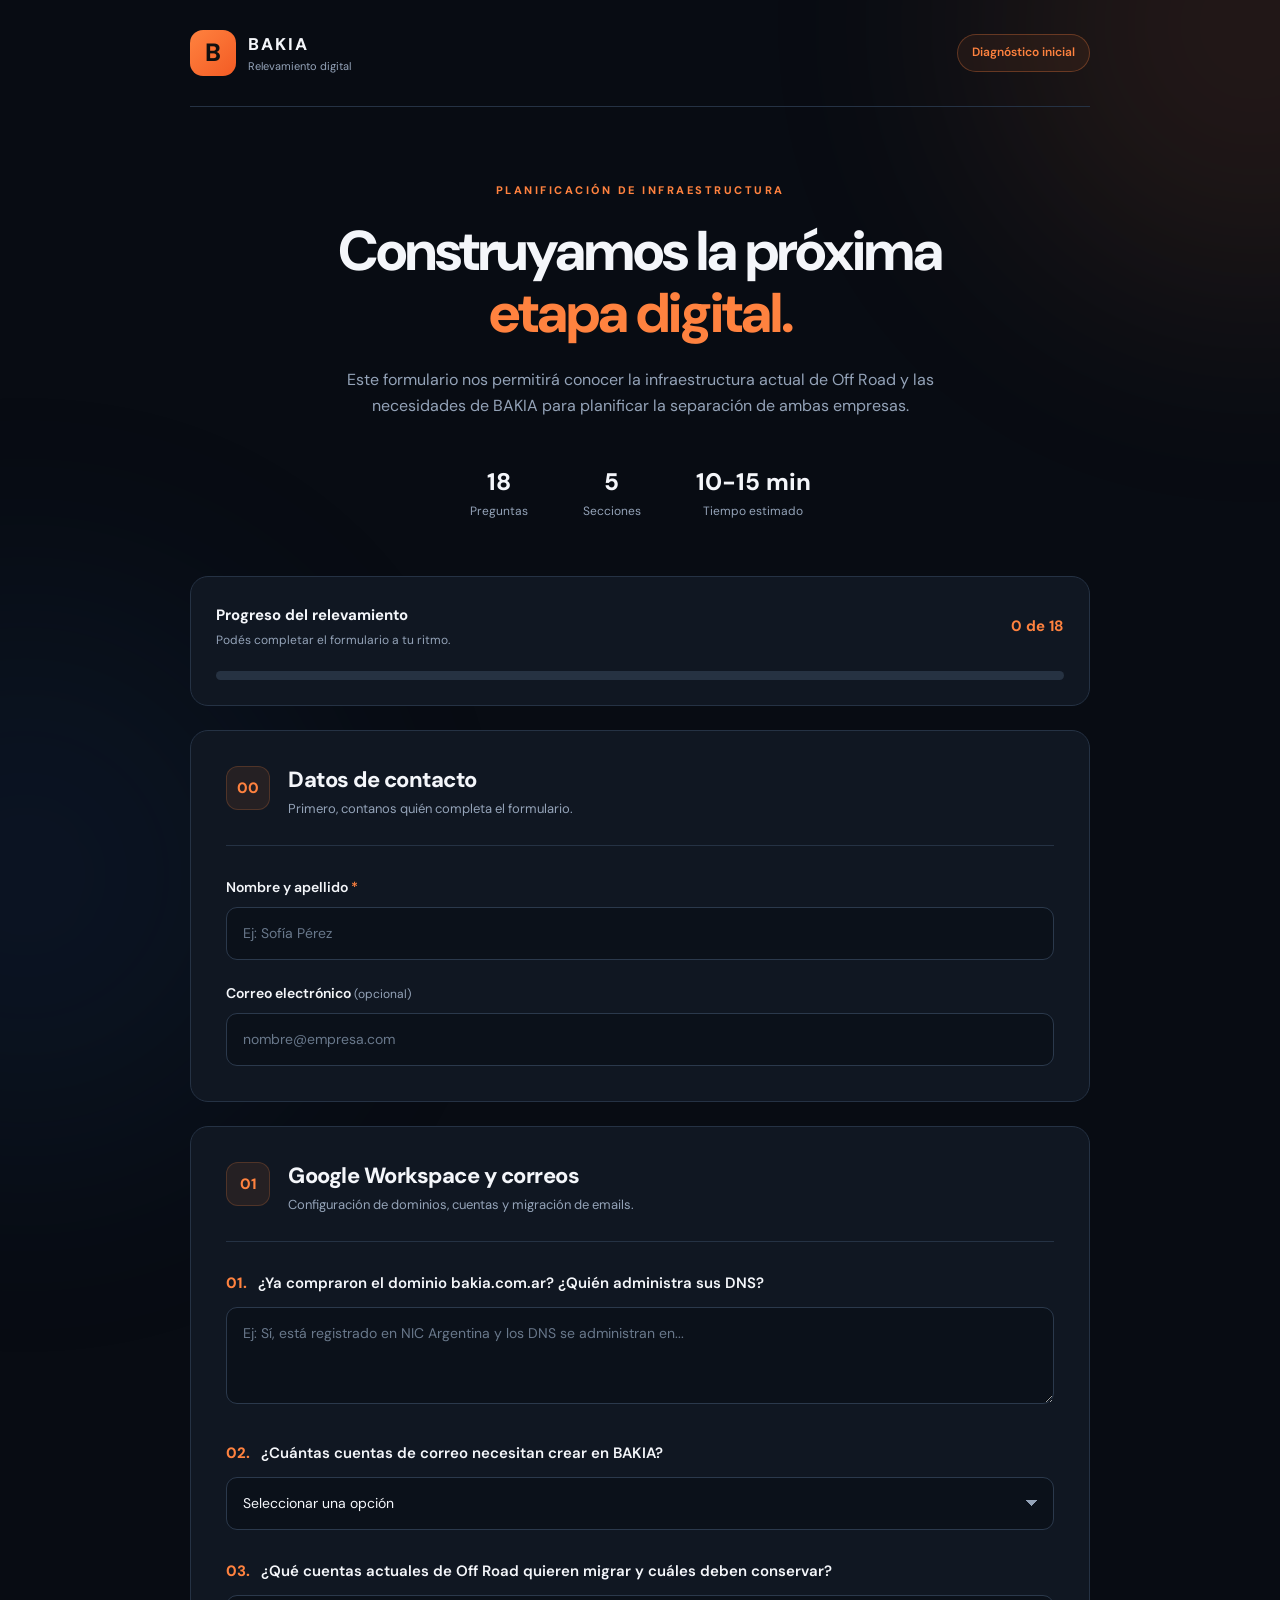
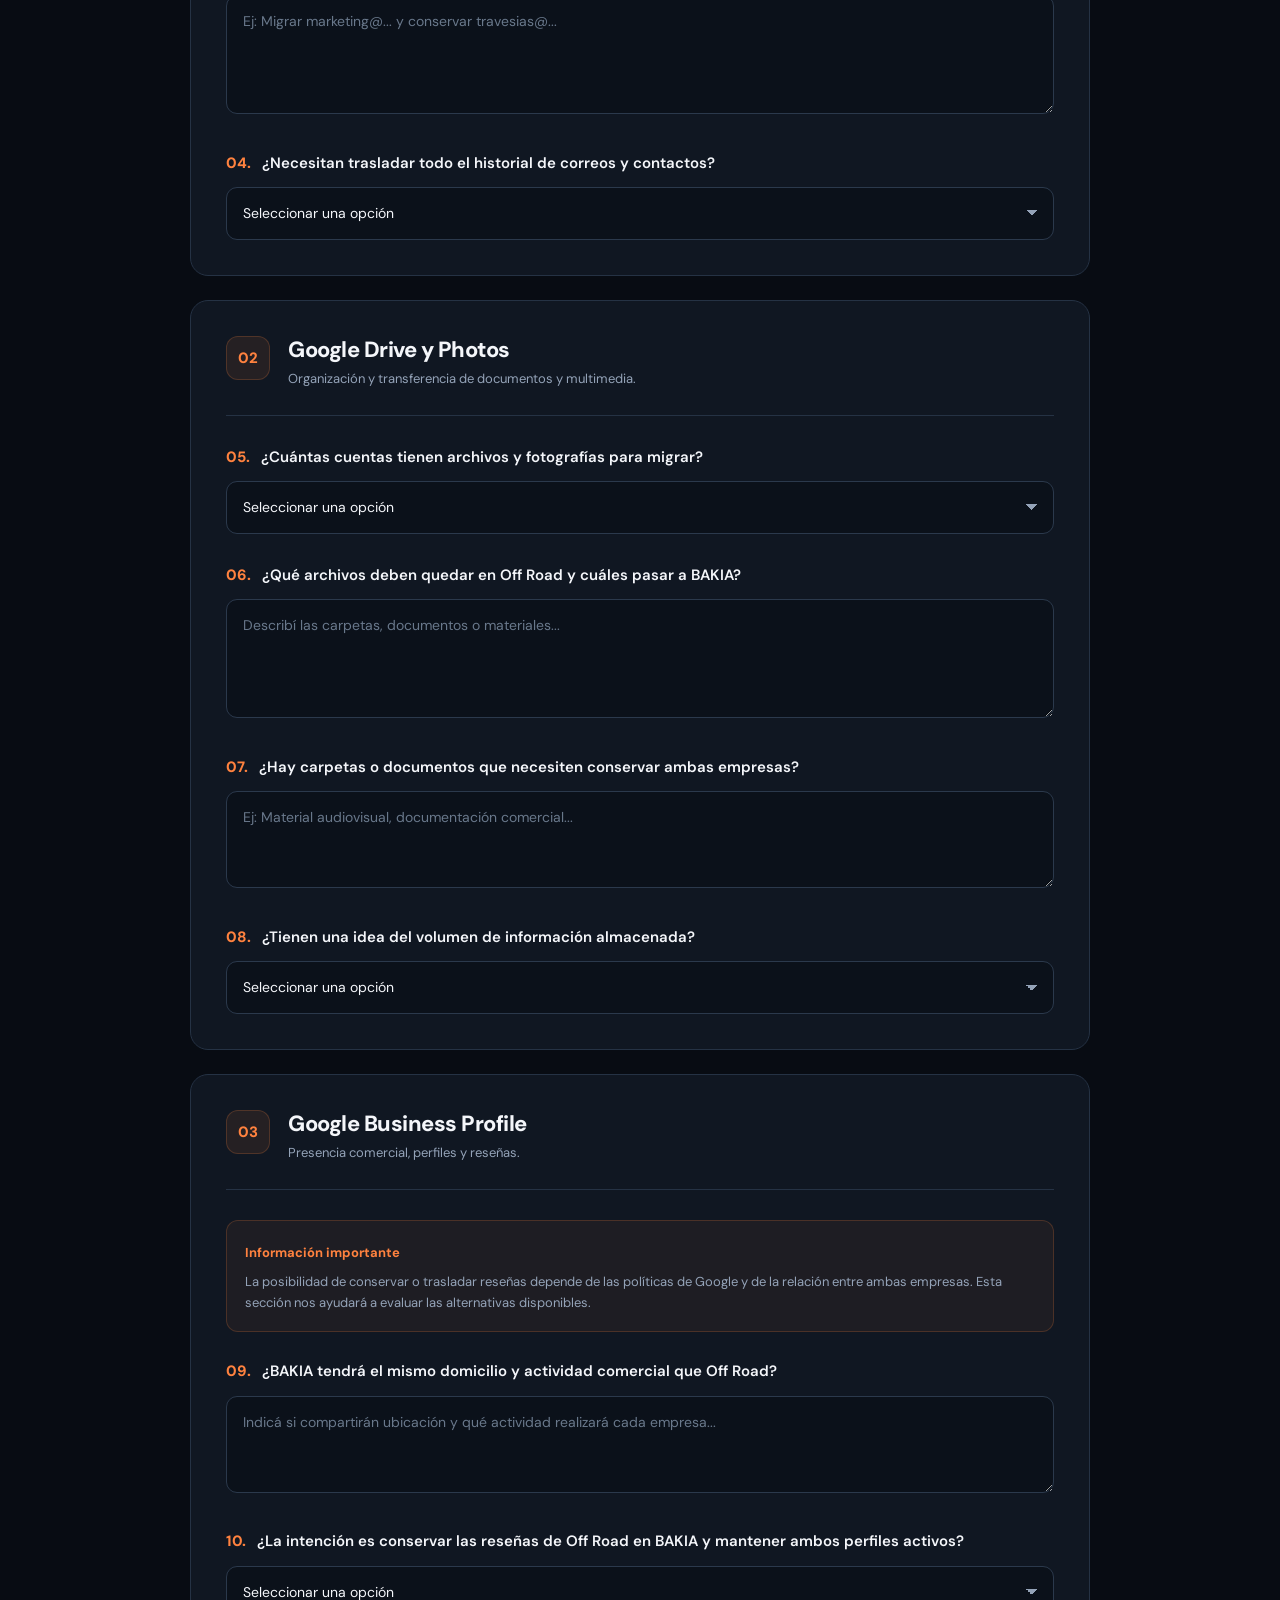
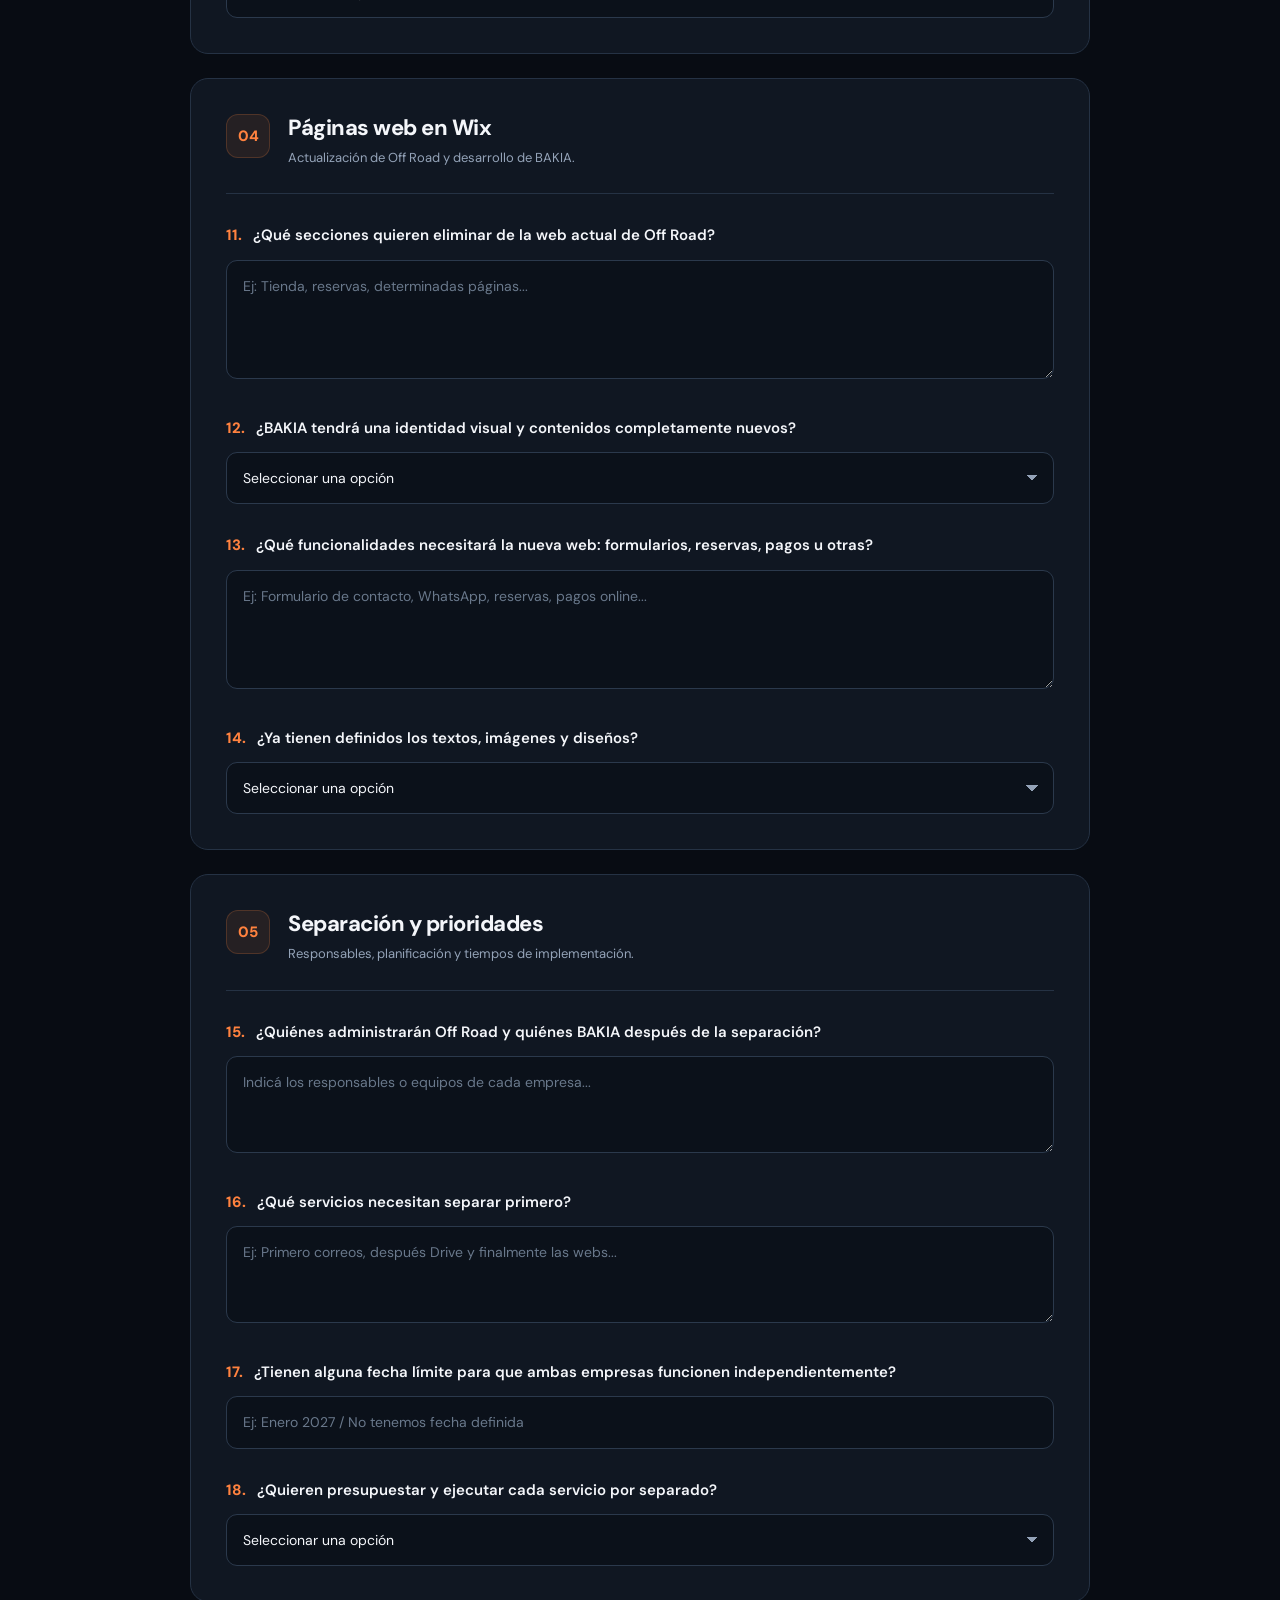
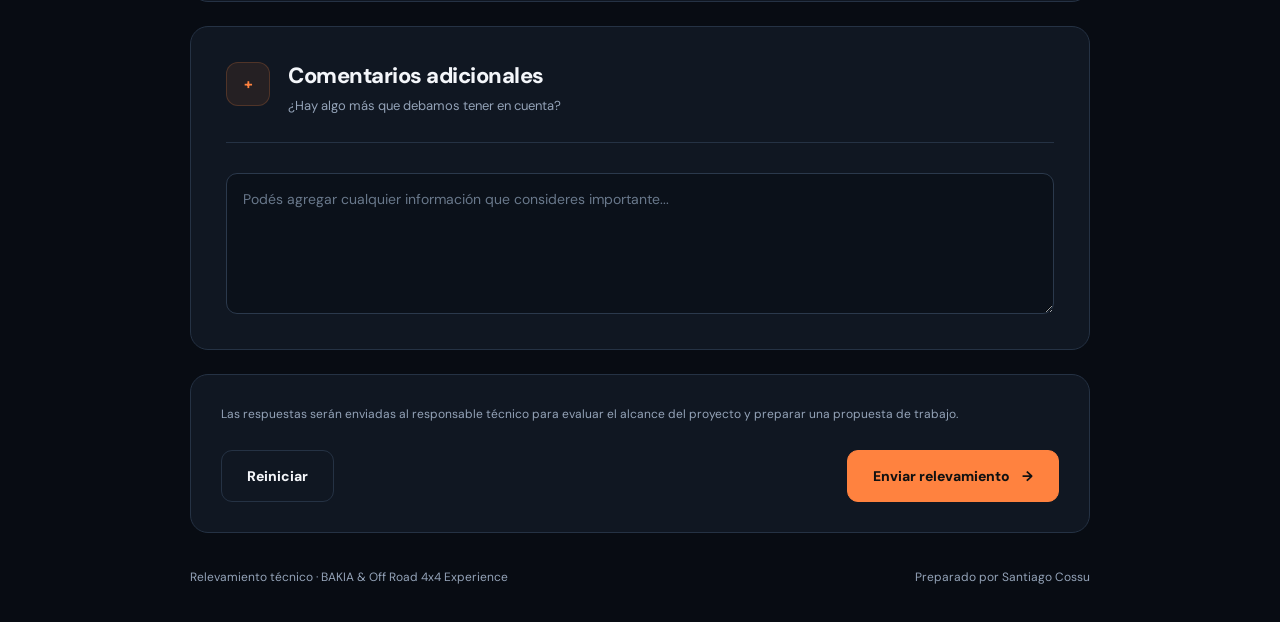
==== index.html @ 0bb489ba "formulario de relevamiento técnico BAKIA Formulario responsive con 18 preguntas, barra de progreso, " ====
<!doctype html>
<html lang="es">
  <head>
    <meta charset="UTF-8" />
    <meta name="viewport" content="width=device-width, initial-scale=1.0" />

    <meta
      name="description"
      content="Formulario de relevamiento técnico para la separación digital de BAKIA y Off Road 4x4 Experience."
    />

    <meta name="robots" content="noindex, nofollow" />

    <title>Relevamiento Técnico | BAKIA & Off Road</title>

    <link rel="preconnect" href="https://fonts.googleapis.com" />
    <link rel="preconnect" href="https://fonts.gstatic.com" crossorigin />

    <link
      href="https://fonts.googleapis.com/css2?family=DM+Sans:wght@400;500;600;700;800&display=swap"
      rel="stylesheet"
    />

    <link rel="stylesheet" href="style.css" />
    <script src="script.js" defer></script>
  </head>

  <body>
    <div class="background-glow glow-one"></div>
    <div class="background-glow glow-two"></div>

    <main class="container">
      <!-- ENCABEZADO -->

      <header class="header">
        <div class="brand">
          <div class="brand-icon">B</div>

          <div>
            <span class="brand-name">BAKIA</span>
            <span class="brand-subtitle">Relevamiento digital</span>
          </div>
        </div>

        <div class="header-badge">Diagnóstico inicial</div>
      </header>

      <!-- HERO -->

      <section class="hero">
        <div class="eyebrow">PLANIFICACIÓN DE INFRAESTRUCTURA</div>

        <h1>
          Construyamos la próxima
          <span>etapa digital.</span>
        </h1>

        <p>
          Este formulario nos permitirá conocer la infraestructura actual de Off
          Road y las necesidades de BAKIA para planificar la separación de ambas
          empresas.
        </p>

        <div class="hero-info">
          <div>
            <strong>18</strong>
            <span>Preguntas</span>
          </div>

          <div>
            <strong>5</strong>
            <span>Secciones</span>
          </div>

          <div>
            <strong>10-15 min</strong>
            <span>Tiempo estimado</span>
          </div>
        </div>
      </section>

      <!-- FORMULARIO -->

      <form
        id="relevamientoForm"
        action="https://formsubmit.co/santiagocossu870@gmail.com"
        method="POST"
      >
        <!-- CONFIGURACIÓN FORMSUBMIT -->

        <input
          type="hidden"
          name="_subject"
          value="Nuevo relevamiento técnico - BAKIA / Off Road"
        />

        <input type="hidden" name="_captcha" value="true" />

        <input type="hidden" name="_template" value="table" />

        <input type="hidden" name="_honey" value="" id="honeypot" />

        <!-- PROGRESO -->

        <div class="progress-card">
          <div class="progress-header">
            <div>
              <span class="progress-label"> Progreso del relevamiento </span>

              <p>Podés completar el formulario a tu ritmo.</p>
            </div>

            <strong id="progressText">0 de 18</strong>
          </div>

          <div
            class="progress-track"
            role="progressbar"
            aria-label="Progreso del formulario"
            aria-valuemin="0"
            aria-valuemax="18"
            aria-valuenow="0"
            id="progressBar"
          >
            <div id="progressFill"></div>
          </div>
        </div>

        <!-- DATOS PERSONALES -->

        <section class="form-section">
          <div class="section-heading">
            <span class="section-number">00</span>

            <div>
              <h2>Datos de contacto</h2>
              <p>Primero, contanos quién completa el formulario.</p>
            </div>
          </div>

          <div class="field">
            <label for="nombre">
              Nombre y apellido
              <span class="required">*</span>
            </label>

            <input
              type="text"
              id="nombre"
              name="Nombre y apellido"
              placeholder="Ej: Sofía Pérez"
              autocomplete="name"
              maxlength="120"
              required
            />
          </div>

          <div class="field">
            <label for="email">
              Correo electrónico
              <span class="optional">(opcional)</span>
            </label>

            <input
              type="email"
              id="email"
              name="Correo de contacto"
              placeholder="nombre@empresa.com"
              autocomplete="email"
            />
          </div>
        </section>

        <!-- SECCIÓN 1 -->

        <section class="form-section">
          <div class="section-heading">
            <span class="section-number">01</span>

            <div>
              <h2>Google Workspace y correos</h2>
              <p>Configuración de dominios, cuentas y migración de emails.</p>
            </div>
          </div>

          <div class="question">
            <label for="q1">
              <span class="question-number">01.</span>
              ¿Ya compraron el dominio bakia.com.ar? ¿Quién administra sus DNS?
            </label>

            <textarea
              id="q1"
              name="01 - Dominio BAKIA y administrador DNS"
              placeholder="Ej: Sí, está registrado en NIC Argentina y los DNS se administran en..."
              rows="3"
            ></textarea>
          </div>

          <div class="question">
            <label for="q2">
              <span class="question-number">02.</span>
              ¿Cuántas cuentas de correo necesitan crear en BAKIA?
            </label>

            <select id="q2" name="02 - Cantidad de cuentas BAKIA">
              <option value="">Seleccionar una opción</option>
              <option>1 cuenta</option>
              <option>2 a 5 cuentas</option>
              <option>6 a 10 cuentas</option>
              <option>Más de 10 cuentas</option>
              <option>Aún no definido</option>
            </select>
          </div>

          <div class="question">
            <label for="q3">
              <span class="question-number">03.</span>
              ¿Qué cuentas actuales de Off Road quieren migrar y cuáles deben
              conservar?
            </label>

            <textarea
              id="q3"
              name="03 - Cuentas a migrar y conservar"
              placeholder="Ej: Migrar marketing@... y conservar travesias@..."
              rows="4"
            ></textarea>
          </div>

          <div class="question">
            <label for="q4">
              <span class="question-number">04.</span>
              ¿Necesitan trasladar todo el historial de correos y contactos?
            </label>

            <select id="q4" name="04 - Migracion historial de correos">
              <option value="">Seleccionar una opción</option>
              <option>Sí, todo el historial</option>
              <option>Solo determinados correos y contactos</option>
              <option>No es necesario</option>
              <option>Aún no definido</option>
            </select>
          </div>
        </section>

        <!-- SECCIÓN 2 -->

        <section class="form-section">
          <div class="section-heading">
            <span class="section-number">02</span>

            <div>
              <h2>Google Drive y Photos</h2>
              <p>Organización y transferencia de documentos y multimedia.</p>
            </div>
          </div>

          <div class="question">
            <label for="q5">
              <span class="question-number">05.</span>
              ¿Cuántas cuentas tienen archivos y fotografías para migrar?
            </label>

            <select id="q5" name="05 - Cuentas con archivos a migrar">
              <option value="">Seleccionar una opción</option>
              <option>1 cuenta</option>
              <option>2 a 5 cuentas</option>
              <option>6 a 10 cuentas</option>
              <option>Más de 10 cuentas</option>
              <option>No sabemos todavía</option>
            </select>
          </div>

          <div class="question">
            <label for="q6">
              <span class="question-number">06.</span>
              ¿Qué archivos deben quedar en Off Road y cuáles pasar a BAKIA?
            </label>

            <textarea
              id="q6"
              name="06 - Distribucion de archivos"
              placeholder="Describí las carpetas, documentos o materiales..."
              rows="4"
            ></textarea>
          </div>

          <div class="question">
            <label for="q7">
              <span class="question-number">07.</span>
              ¿Hay carpetas o documentos que necesiten conservar ambas empresas?
            </label>

            <textarea
              id="q7"
              name="07 - Archivos compartidos"
              placeholder="Ej: Material audiovisual, documentación comercial..."
              rows="3"
            ></textarea>
          </div>

          <div class="question">
            <label for="q8">
              <span class="question-number">08.</span>
              ¿Tienen una idea del volumen de información almacenada?
            </label>

            <select id="q8" name="08 - Volumen de informacion">
              <option value="">Seleccionar una opción</option>
              <option>Menos de 10 GB</option>
              <option>Entre 10 y 50 GB</option>
              <option>Entre 50 y 100 GB</option>
              <option>Más de 100 GB</option>
              <option>No sabemos todavía</option>
            </select>
          </div>
        </section>

        <!-- SECCIÓN 3 -->

        <section class="form-section">
          <div class="section-heading">
            <span class="section-number">03</span>

            <div>
              <h2>Google Business Profile</h2>
              <p>Presencia comercial, perfiles y reseñas.</p>
            </div>
          </div>

          <div class="notice">
            <strong>Información importante</strong>
            <p>
              La posibilidad de conservar o trasladar reseñas depende de las
              políticas de Google y de la relación entre ambas empresas. Esta
              sección nos ayudará a evaluar las alternativas disponibles.
            </p>
          </div>

          <div class="question">
            <label for="q9">
              <span class="question-number">09.</span>
              ¿BAKIA tendrá el mismo domicilio y actividad comercial que Off
              Road?
            </label>

            <textarea
              id="q9"
              name="09 - Domicilio y actividad comercial"
              placeholder="Indicá si compartirán ubicación y qué actividad realizará cada empresa..."
              rows="3"
            ></textarea>
          </div>

          <div class="question">
            <label for="q10">
              <span class="question-number">10.</span>
              ¿La intención es conservar las reseñas de Off Road en BAKIA y
              mantener ambos perfiles activos?
            </label>

            <select id="q10" name="10 - Objetivo Google Business">
              <option value="">Seleccionar una opción</option>
              <option>
                Sí, queremos ambos perfiles y conservar las reseñas en BAKIA
              </option>
              <option>Queremos evaluar las alternativas posibles</option>
              <option>Solo necesitamos crear un perfil nuevo para BAKIA</option>
              <option>Aún no definido</option>
            </select>
          </div>
        </section>

        <!-- SECCIÓN 4 -->

        <section class="form-section">
          <div class="section-heading">
            <span class="section-number">04</span>

            <div>
              <h2>Páginas web en Wix</h2>
              <p>Actualización de Off Road y desarrollo de BAKIA.</p>
            </div>
          </div>

          <div class="question">
            <label for="q11">
              <span class="question-number">11.</span>
              ¿Qué secciones quieren eliminar de la web actual de Off Road?
            </label>

            <textarea
              id="q11"
              name="11 - Secciones a eliminar Off Road"
              placeholder="Ej: Tienda, reservas, determinadas páginas..."
              rows="4"
            ></textarea>
          </div>

          <div class="question">
            <label for="q12">
              <span class="question-number">12.</span>
              ¿BAKIA tendrá una identidad visual y contenidos completamente
              nuevos?
            </label>

            <select id="q12" name="12 - Identidad visual BAKIA">
              <option value="">Seleccionar una opción</option>
              <option>Sí, identidad y contenidos nuevos</option>
              <option>Queremos reutilizar parte de la web actual</option>
              <option>Necesitamos asesoramiento</option>
              <option>Aún no definido</option>
            </select>
          </div>

          <div class="question">
            <label for="q13">
              <span class="question-number">13.</span>
              ¿Qué funcionalidades necesitará la nueva web: formularios,
              reservas, pagos u otras?
            </label>

            <textarea
              id="q13"
              name="13 - Funcionalidades web BAKIA"
              placeholder="Ej: Formulario de contacto, WhatsApp, reservas, pagos online..."
              rows="4"
            ></textarea>
          </div>

          <div class="question">
            <label for="q14">
              <span class="question-number">14.</span>
              ¿Ya tienen definidos los textos, imágenes y diseños?
            </label>

            <select id="q14" name="14 - Estado de contenidos y diseno">
              <option value="">Seleccionar una opción</option>
              <option>Sí, tenemos todo preparado</option>
              <option>Tenemos parte del material</option>
              <option>Todavía debemos prepararlo</option>
              <option>Necesitamos asesoramiento</option>
            </select>
          </div>
        </section>

        <!-- SECCIÓN 5 -->

        <section class="form-section">
          <div class="section-heading">
            <span class="section-number">05</span>

            <div>
              <h2>Separación y prioridades</h2>
              <p>Responsables, planificación y tiempos de implementación.</p>
            </div>
          </div>

          <div class="question">
            <label for="q15">
              <span class="question-number">15.</span>
              ¿Quiénes administrarán Off Road y quiénes BAKIA después de la
              separación?
            </label>

            <textarea
              id="q15"
              name="15 - Responsables de cada empresa"
              placeholder="Indicá los responsables o equipos de cada empresa..."
              rows="3"
            ></textarea>
          </div>

          <div class="question">
            <label for="q16">
              <span class="question-number">16.</span>
              ¿Qué servicios necesitan separar primero?
            </label>

            <textarea
              id="q16"
              name="16 - Prioridades de separacion"
              placeholder="Ej: Primero correos, después Drive y finalmente las webs..."
              rows="3"
            ></textarea>
          </div>

          <div class="question">
            <label for="q17">
              <span class="question-number">17.</span>
              ¿Tienen alguna fecha límite para que ambas empresas funcionen
              independientemente?
            </label>

            <input
              type="text"
              id="q17"
              name="17 - Fecha limite"
              placeholder="Ej: Enero 2027 / No tenemos fecha definida"
            />
          </div>

          <div class="question">
            <label for="q18">
              <span class="question-number">18.</span>
              ¿Quieren presupuestar y ejecutar cada servicio por separado?
            </label>

            <select id="q18" name="18 - Modalidad de contratacion">
              <option value="">Seleccionar una opción</option>
              <option>Sí, por servicios o etapas independientes</option>
              <option>Preferimos una propuesta integral</option>
              <option>Queremos evaluar ambas alternativas</option>
            </select>
          </div>
        </section>

        <!-- COMENTARIOS -->

        <section class="form-section">
          <div class="section-heading">
            <span class="section-number">+</span>

            <div>
              <h2>Comentarios adicionales</h2>
              <p>¿Hay algo más que debamos tener en cuenta?</p>
            </div>
          </div>

          <div class="field">
            <textarea
              id="comentarios"
              name="Comentarios adicionales"
              placeholder="Podés agregar cualquier información que consideres importante..."
              rows="5"
            ></textarea>
          </div>
        </section>

        <!-- ACCIONES -->

        <div class="form-actions">
          <p class="privacy-text">
            Las respuestas serán enviadas al responsable técnico para evaluar el
            alcance del proyecto y preparar una propuesta de trabajo.
          </p>

          <div class="action-buttons">
            <button type="button" id="resetBtn" class="btn-secondary">
              Reiniciar
            </button>

            <button type="submit" id="submitBtn" class="btn-primary">
              Enviar relevamiento
              <span aria-hidden="true">→</span>
            </button>
          </div>

          <p id="formMessage" class="form-message" role="status"></p>
        </div>
      </form>

      <!-- FOOTER -->

      <footer class="footer">
        <p>Relevamiento técnico · BAKIA & Off Road 4x4 Experience</p>

        <span> Preparado por Santiago Cossu </span>
      </footer>
    </main>
  </body>
</html>
---- style.css ----
:root {
  --bg: #080c13;
  --surface: #101722;
  --surface-hover: #172130;
  --border: #253244;

  --text: #f4f6fa;
  --muted: #94a3b8;

  --primary: #ff823f;
  --primary-hover: #ff9b66;

  --radius: 18px;
  --transition: 0.25s ease;
}

* {
  box-sizing: border-box;
  margin: 0;
  padding: 0;
}

html {
  scroll-behavior: smooth;
}

body {
  min-height: 100vh;
  background: var(--bg);
  color: var(--text);
  font-family: "DM Sans", sans-serif;
  line-height: 1.6;
  overflow-x: hidden;
}

button,
input,
textarea,
select {
  font: inherit;
}

button {
  cursor: pointer;
}

.background-glow {
  position: fixed;
  width: 550px;
  height: 550px;
  border-radius: 50%;
  filter: blur(130px);
  pointer-events: none;
  opacity: 0.11;
  z-index: -1;
}

.glow-one {
  background: #ff823f;
  top: -250px;
  right: -250px;
}

.glow-two {
  background: #285ba8;
  bottom: -250px;
  left: -250px;
}

.container {
  width: min(100% - 40px, 900px);
  margin: 0 auto;
}

/* HEADER */

.header {
  display: flex;
  justify-content: space-between;
  align-items: center;
  padding: 30px 0;
  border-bottom: 1px solid var(--border);
}

.brand {
  display: flex;
  align-items: center;
  gap: 12px;
}

.brand-icon {
  display: grid;
  place-items: center;
  width: 46px;
  height: 46px;
  border-radius: 13px;
  background: linear-gradient(135deg, #ff823f, #f35b24);
  color: #101010;
  font-size: 25px;
  font-weight: 800;
}

.brand-name,
.brand-subtitle {
  display: block;
}

.brand-name {
  font-size: 17px;
  font-weight: 800;
  letter-spacing: 2px;
}

.brand-subtitle {
  font-size: 11px;
  color: var(--muted);
}

.header-badge {
  padding: 8px 14px;
  border: 1px solid rgba(255, 130, 63, 0.3);
  border-radius: 30px;
  color: var(--primary);
  background: rgba(255, 130, 63, 0.07);
  font-size: 12px;
  font-weight: 600;
}

/* HERO */

.hero {
  text-align: center;
  padding: 75px 0 55px;
}

.eyebrow {
  color: var(--primary);
  font-size: 11px;
  font-weight: 800;
  letter-spacing: 2.5px;
  margin-bottom: 20px;
}

.hero h1 {
  max-width: 750px;
  margin: 0 auto 22px;
  font-size: clamp(34px, 5vw, 56px);
  line-height: 1.12;
  letter-spacing: -2px;
  font-weight: 800;
}

.hero h1 span {
  color: var(--primary);
}

.hero > p {
  max-width: 650px;
  margin: auto;
  color: var(--muted);
  font-size: 16px;
}

.hero-info {
  display: flex;
  justify-content: center;
  gap: 55px;
  margin-top: 45px;
}

.hero-info div {
  display: flex;
  flex-direction: column;
}

.hero-info strong {
  font-size: 24px;
  font-weight: 800;
}

.hero-info span {
  font-size: 12px;
  color: var(--muted);
}

/* PROGRESO */

.progress-card {
  background: var(--surface);
  border: 1px solid var(--border);
  border-radius: var(--radius);
  padding: 25px;
  margin-bottom: 24px;
}

.progress-header {
  display: flex;
  justify-content: space-between;
  align-items: center;
  gap: 20px;
  margin-bottom: 20px;
}

.progress-label {
  font-size: 15px;
  font-weight: 700;
}

.progress-header p {
  color: var(--muted);
  font-size: 12px;
  margin-top: 4px;
}

#progressText {
  color: var(--primary);
  white-space: nowrap;
  font-size: 15px;
}

.progress-track {
  height: 9px;
  background: #263242;
  border-radius: 20px;
  overflow: hidden;
}

#progressFill {
  width: 0%;
  height: 100%;
  border-radius: inherit;
  background: linear-gradient(90deg, #ff823f, #ffb071);
  transition: width 0.35s ease;
}

/* SECCIONES */

.form-section {
  background: var(--surface);
  border: 1px solid var(--border);
  border-radius: var(--radius);
  padding: 35px;
  margin-bottom: 24px;
  transition: border-color var(--transition);
}

.form-section:hover {
  border-color: #35465c;
}

.section-heading {
  display: flex;
  align-items: flex-start;
  gap: 18px;
  margin-bottom: 30px;
  padding-bottom: 25px;
  border-bottom: 1px solid var(--border);
}

.section-number {
  display: grid;
  place-items: center;
  flex-shrink: 0;
  width: 44px;
  height: 44px;
  background: rgba(255, 130, 63, 0.09);
  color: var(--primary);
  border: 1px solid rgba(255, 130, 63, 0.2);
  border-radius: 12px;
  font-weight: 800;
  font-size: 15px;
}

.section-heading h2 {
  font-size: 22px;
  font-weight: 800;
  line-height: 1.3;
  letter-spacing: -0.5px;
}

.section-heading p {
  margin-top: 5px;
  font-size: 13px;
  color: var(--muted);
}

/* CAMPOS */

.field {
  display: flex;
  flex-direction: column;
  gap: 9px;
  margin-bottom: 22px;
}

.field:last-child {
  margin-bottom: 0;
}

.field label {
  font-size: 14px;
  font-weight: 600;
}

.required {
  color: var(--primary);
}

.optional {
  font-size: 12px;
  font-weight: 400;
  color: var(--muted);
}

.question {
  margin-bottom: 30px;
}

.question:last-child {
  margin-bottom: 0;
}

.question label {
  display: block;
  font-size: 15px;
  font-weight: 600;
  margin-bottom: 12px;
  line-height: 1.55;
}

.question-number {
  color: var(--primary);
  margin-right: 7px;
  font-weight: 800;
}

input,
textarea,
select {
  width: 100%;
  background: #0b111a;
  border: 1px solid #2b394c;
  color: var(--text);
  border-radius: 11px;
  padding: 14px 16px;
  font-size: 14px;
  outline: none;
  transition: var(--transition);
}

input::placeholder,
textarea::placeholder {
  color: #69788b;
}

input:hover,
textarea:hover,
select:hover {
  border-color: #455770;
}

input:focus,
textarea:focus,
select:focus {
  border-color: var(--primary);
  box-shadow: 0 0 0 3px rgba(255, 130, 63, 0.1);
}

textarea {
  resize: vertical;
  min-height: 95px;
}

select {
  cursor: pointer;
  appearance: none;
  padding-right: 42px;

  background-image:
    linear-gradient(45deg, transparent 50%, #94a3b8 50%),
    linear-gradient(135deg, #94a3b8 50%, transparent 50%);

  background-position:
    calc(100% - 21px) 50%,
    calc(100% - 15px) 50%;

  background-size: 6px 6px;
  background-repeat: no-repeat;
}

select option {
  background: #101722;
  color: white;
}

/* AVISO */

.notice {
  background: rgba(255, 130, 63, 0.06);
  border: 1px solid rgba(255, 130, 63, 0.2);
  border-radius: 12px;
  padding: 18px;
  margin-bottom: 28px;
}

.notice strong {
  color: var(--primary);
  font-size: 13px;
}

.notice p {
  color: var(--muted);
  font-size: 13px;
  margin-top: 7px;
}

/* ACCIONES */

.form-actions {
  padding: 30px;
  border: 1px solid var(--border);
  border-radius: var(--radius);
  background: var(--surface);
}

.privacy-text {
  color: var(--muted);
  font-size: 12px;
  margin-bottom: 25px;
}

.action-buttons {
  display: flex;
  justify-content: space-between;
  gap: 15px;
}

.btn-primary,
.btn-secondary {
  border-radius: 11px;
  padding: 14px 25px;
  font-size: 14px;
  font-weight: 800;
  transition: var(--transition);
}

.btn-primary {
  border: 1px solid var(--primary);
  background: var(--primary);
  color: #111;
  display: flex;
  align-items: center;
  justify-content: center;
  gap: 12px;
}

.btn-primary:hover {
  background: var(--primary-hover);
  transform: translateY(-2px);
}

.btn-primary:disabled {
  opacity: 0.6;
  cursor: wait;
  transform: none;
}

.btn-secondary {
  border: 1px solid var(--border);
  background: transparent;
  color: var(--text);
}

.btn-secondary:hover {
  background: var(--surface-hover);
}

.form-message {
  margin-top: 15px;
  font-size: 13px;
  color: var(--primary);
}

.form-message:empty {
  display: none;
}

/* FOOTER */

.footer {
  display: flex;
  justify-content: space-between;
  align-items: center;
  gap: 20px;
  padding: 35px 0;
  color: var(--muted);
  font-size: 12px;
}

/* RESPONSIVE */

@media (max-width: 768px) {
  .container {
    width: min(100% - 28px, 900px);
  }

  .header {
    padding: 20px 0;
  }

  .header-badge {
    font-size: 10px;
    padding: 7px 10px;
  }

  .hero {
    padding: 55px 0 40px;
  }

  .hero h1 {
    letter-spacing: -1px;
  }

  .hero > p {
    font-size: 14px;
  }

  .hero-info {
    gap: 25px;
    margin-top: 35px;
  }

  .hero-info strong {
    font-size: 20px;
  }

  .form-section {
    padding: 24px 20px;
  }

  .section-heading {
    gap: 12px;
  }

  .section-heading h2 {
    font-size: 19px;
  }

  .section-number {
    width: 39px;
    height: 39px;
  }

  .question label {
    font-size: 14px;
  }

  .progress-card {
    padding: 20px;
  }

  .form-actions {
    padding: 22px;
  }

  .footer {
    flex-direction: column;
    text-align: center;
    gap: 8px;
  }
}

@media (max-width: 480px) {
  .brand-icon {
    width: 40px;
    height: 40px;
  }

  .brand-name {
    font-size: 15px;
  }

  .hero-info {
    gap: 15px;
  }

  .hero-info strong {
    font-size: 18px;
  }

  .hero-info span {
    font-size: 10px;
  }

  .progress-header {
    align-items: flex-start;
  }

  .action-buttons {
    flex-direction: column-reverse;
  }

  .btn-primary,
  .btn-secondary {
    width: 100%;
  }
}

@media (prefers-reduced-motion: reduce) {
  *,
  *::before,
  *::after {
    scroll-behavior: auto !important;
    transition-duration: 0.01ms !important;
  }
}
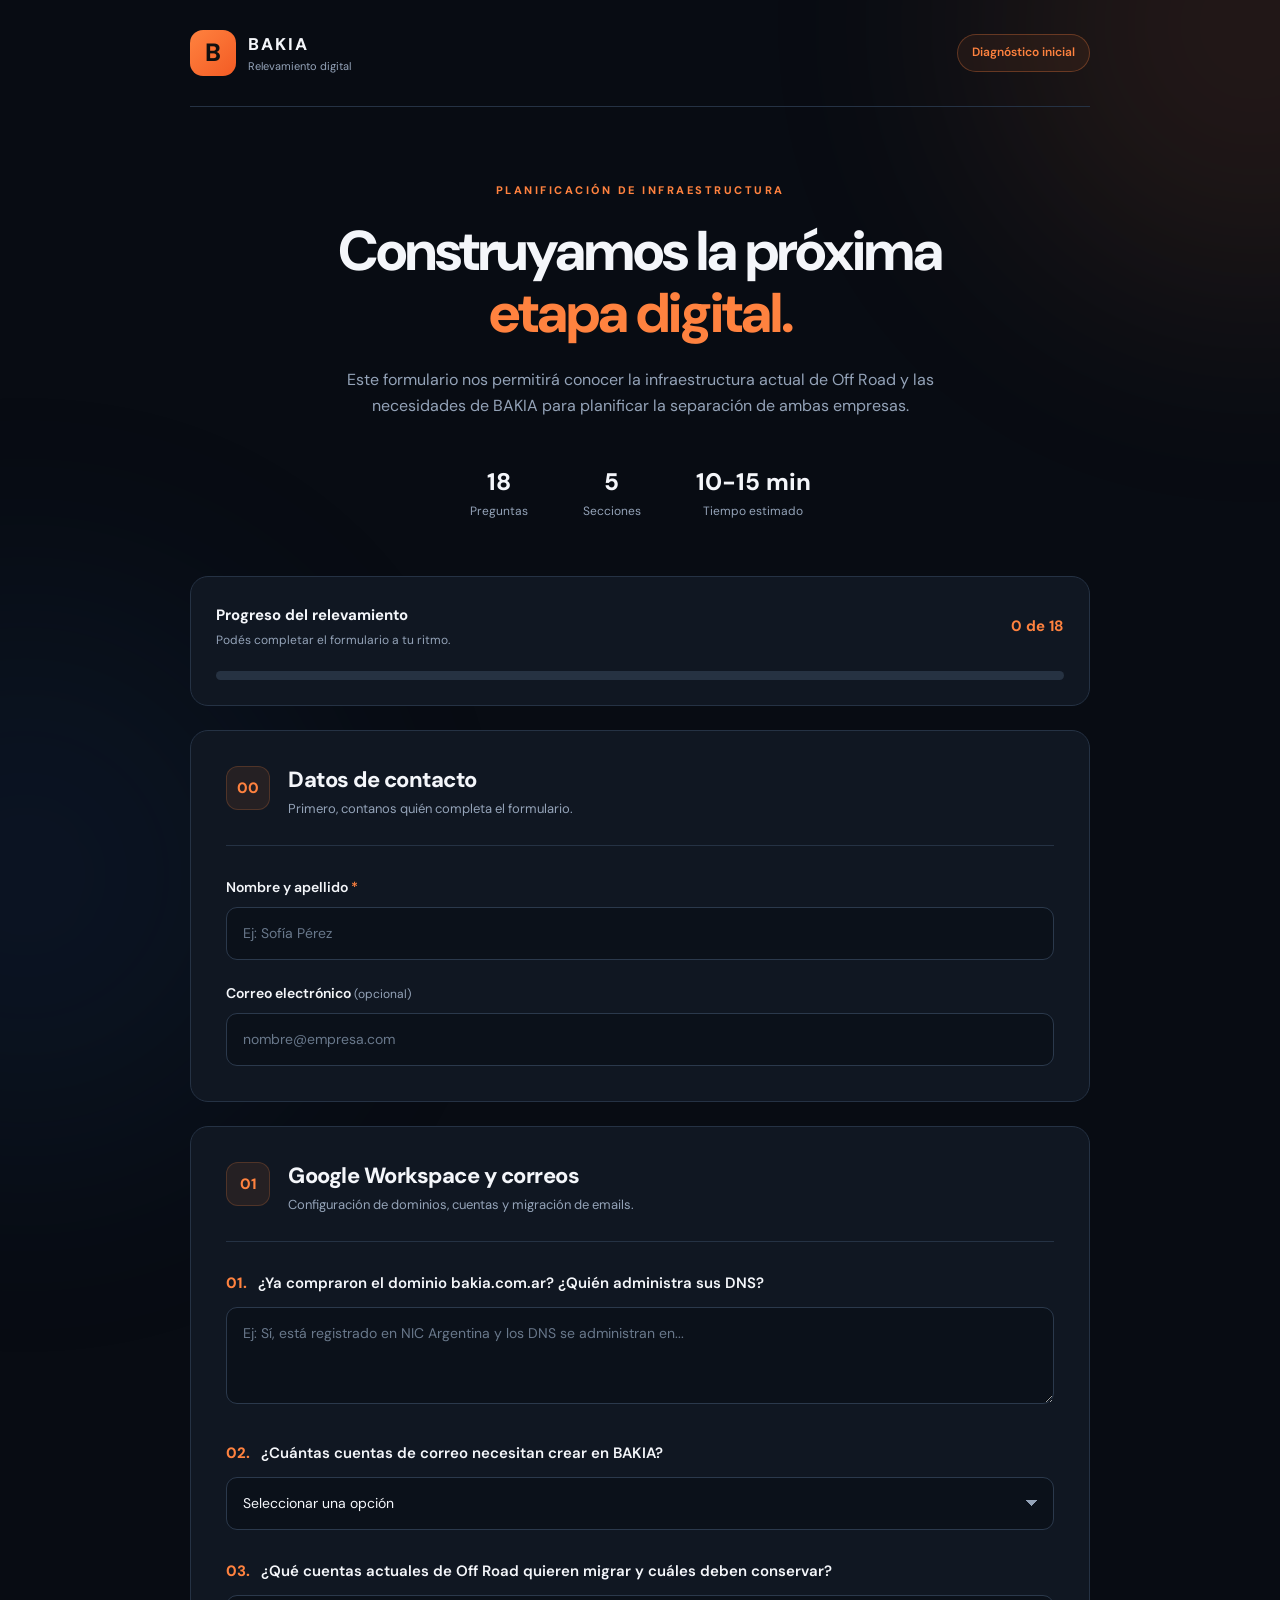
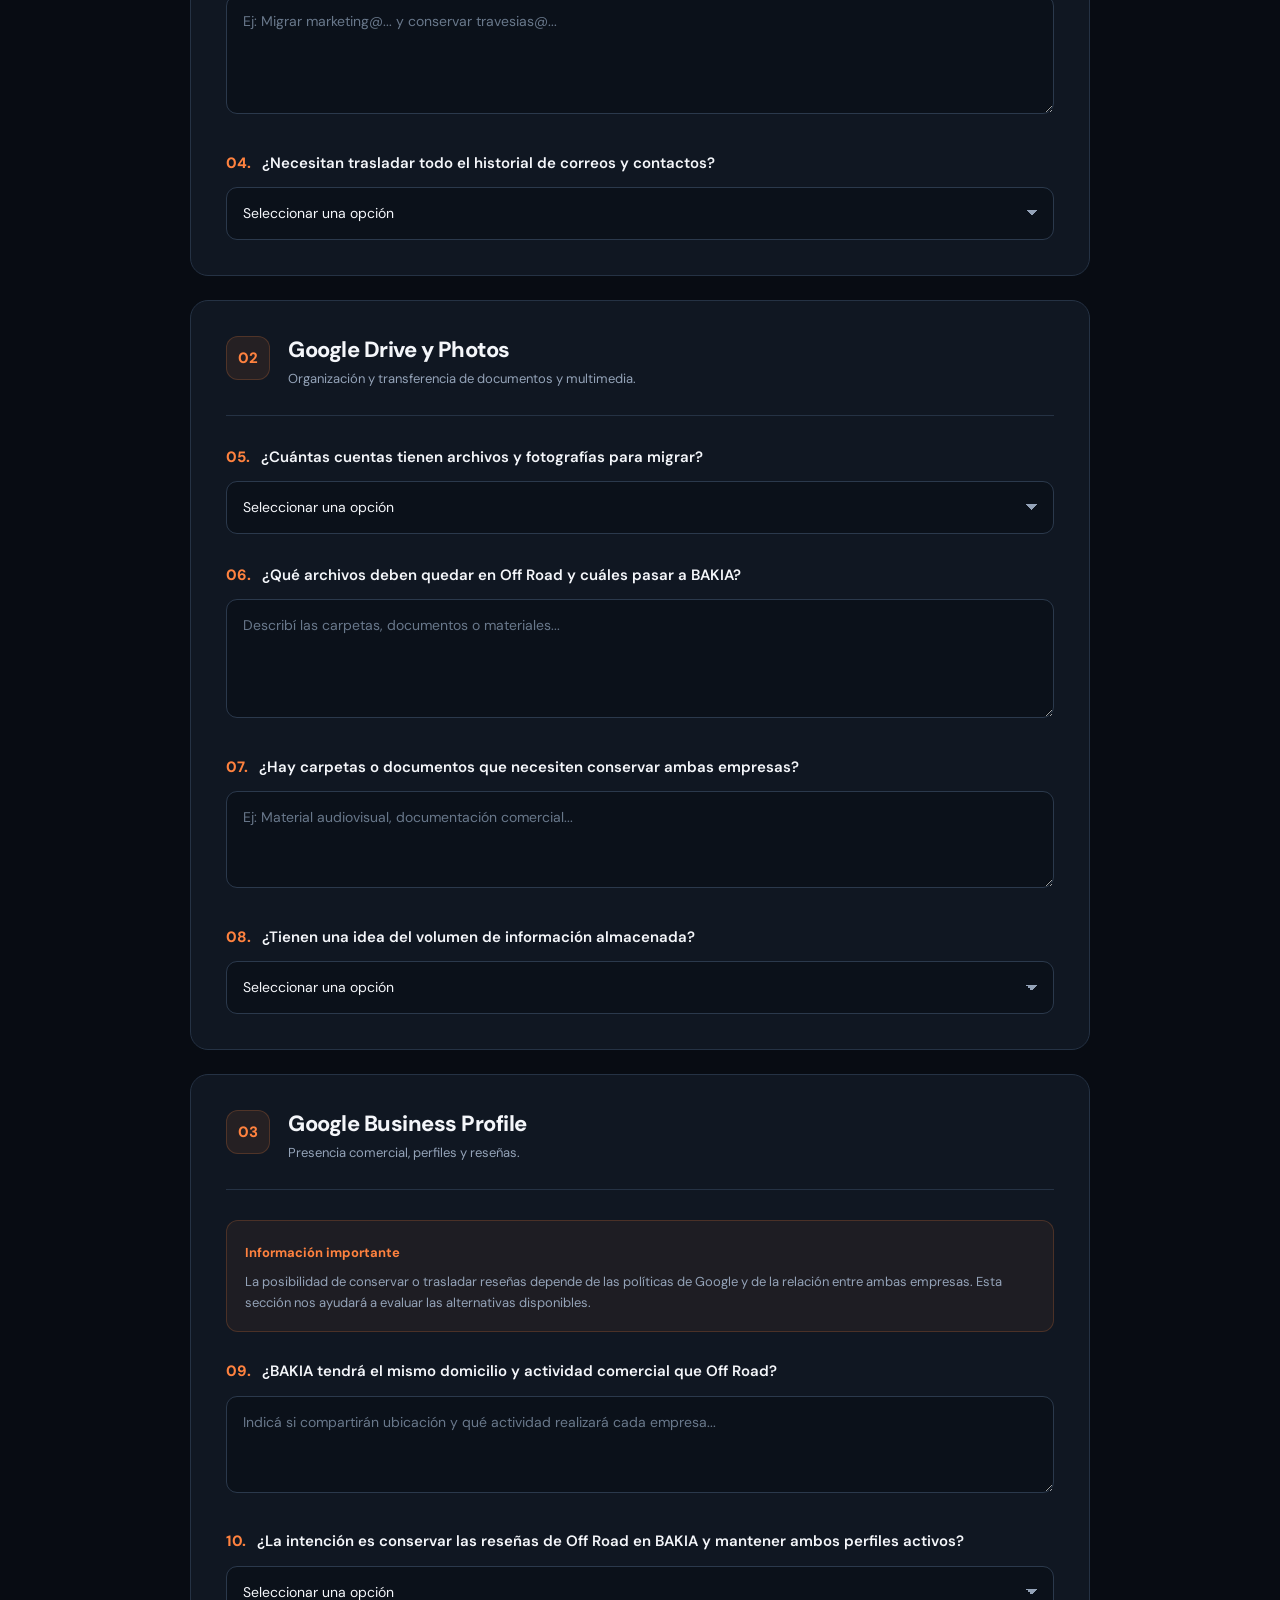
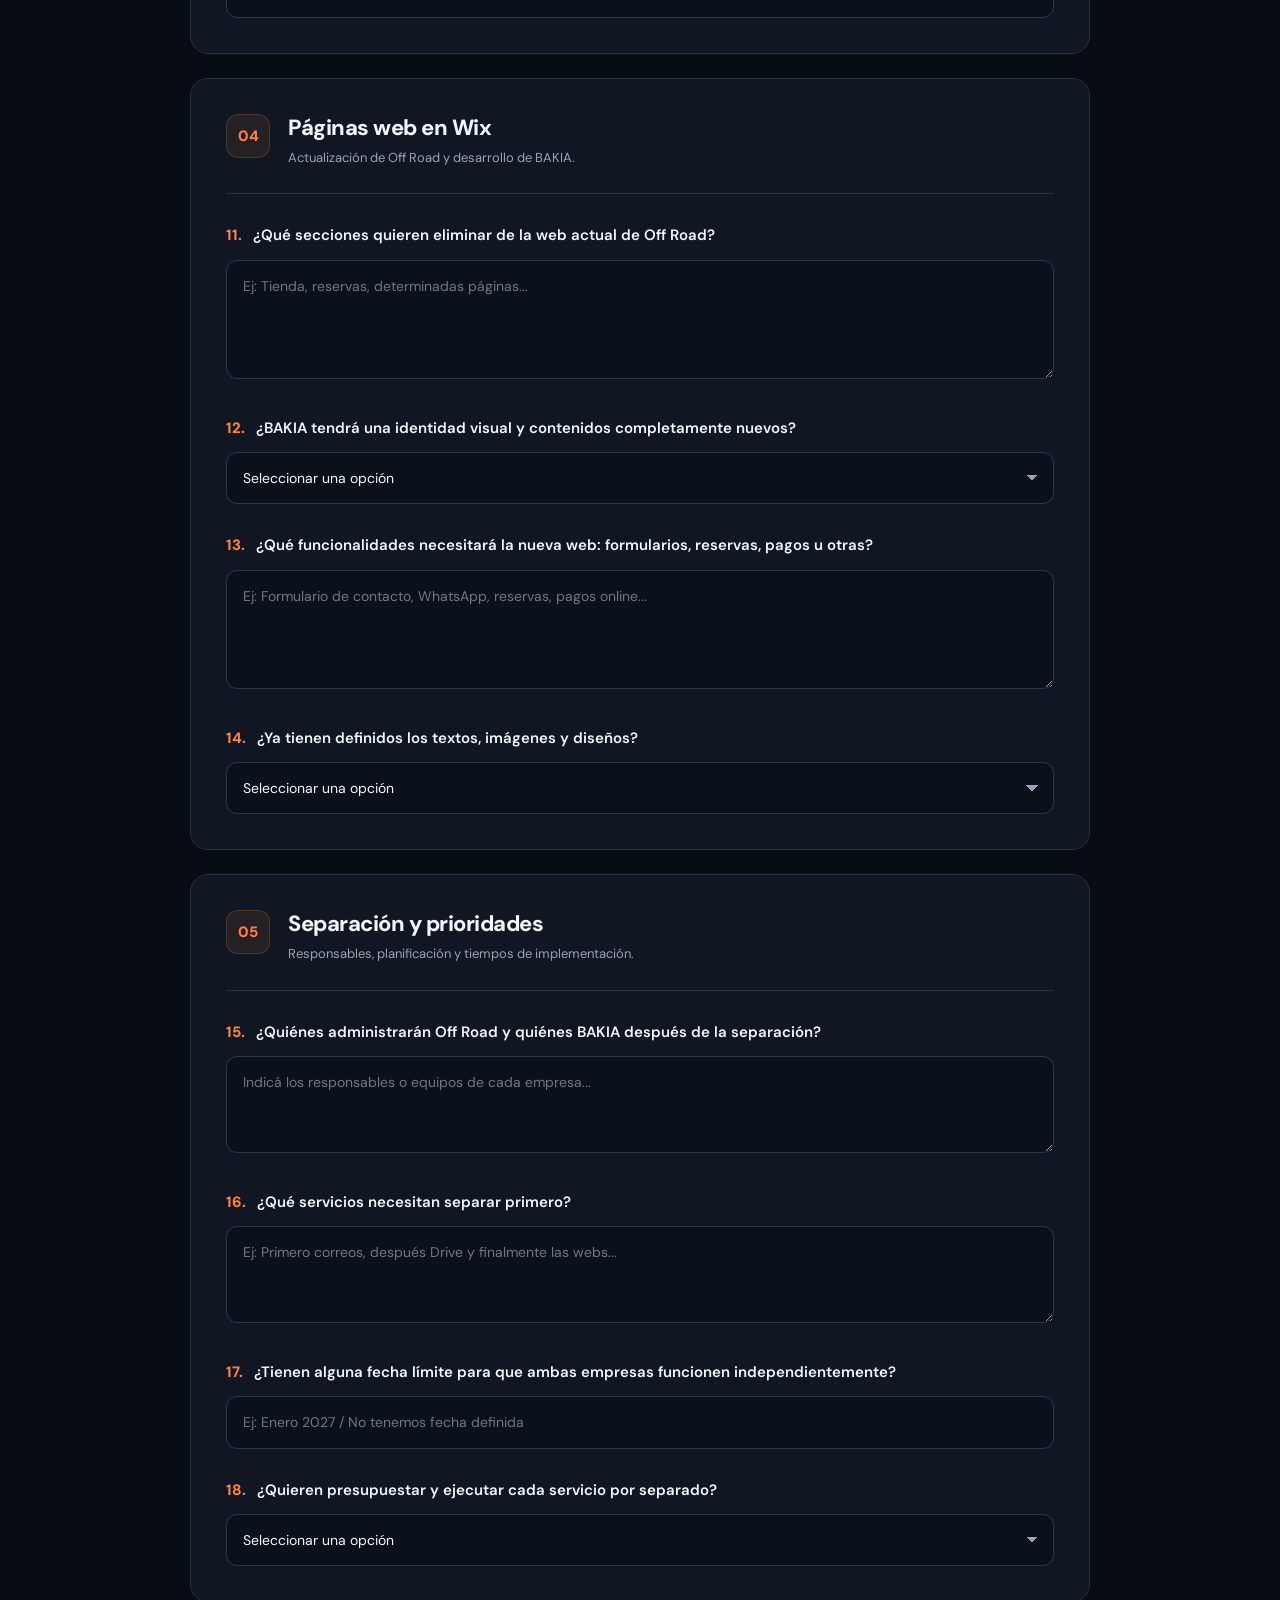
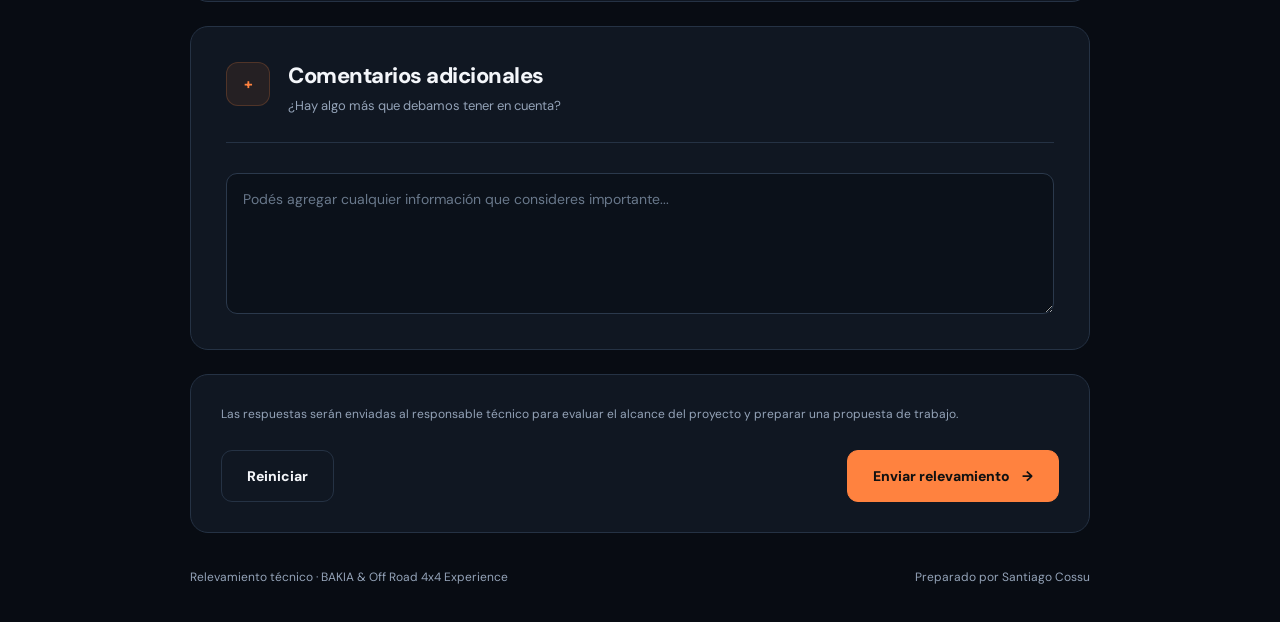
==== commit 1eb60c38: "Update index.html" ====
--- a/index.html
+++ b/index.html
@@ -97,6 +97,13 @@
         <input type="hidden" name="_captcha" value="true" />
 
         <input type="hidden" name="_template" value="table" />
+
+        <!-- REDIRECCIÓN A PÁGINA DE GRACIAS -->
+        <input
+          type="hidden"
+          name="_next"
+          value="https://santiagof2-cyber.github.io/bakia-relevamiento/gracias.html"
+        />
 
         <input type="hidden" name="_honey" value="" id="honeypot" />
 
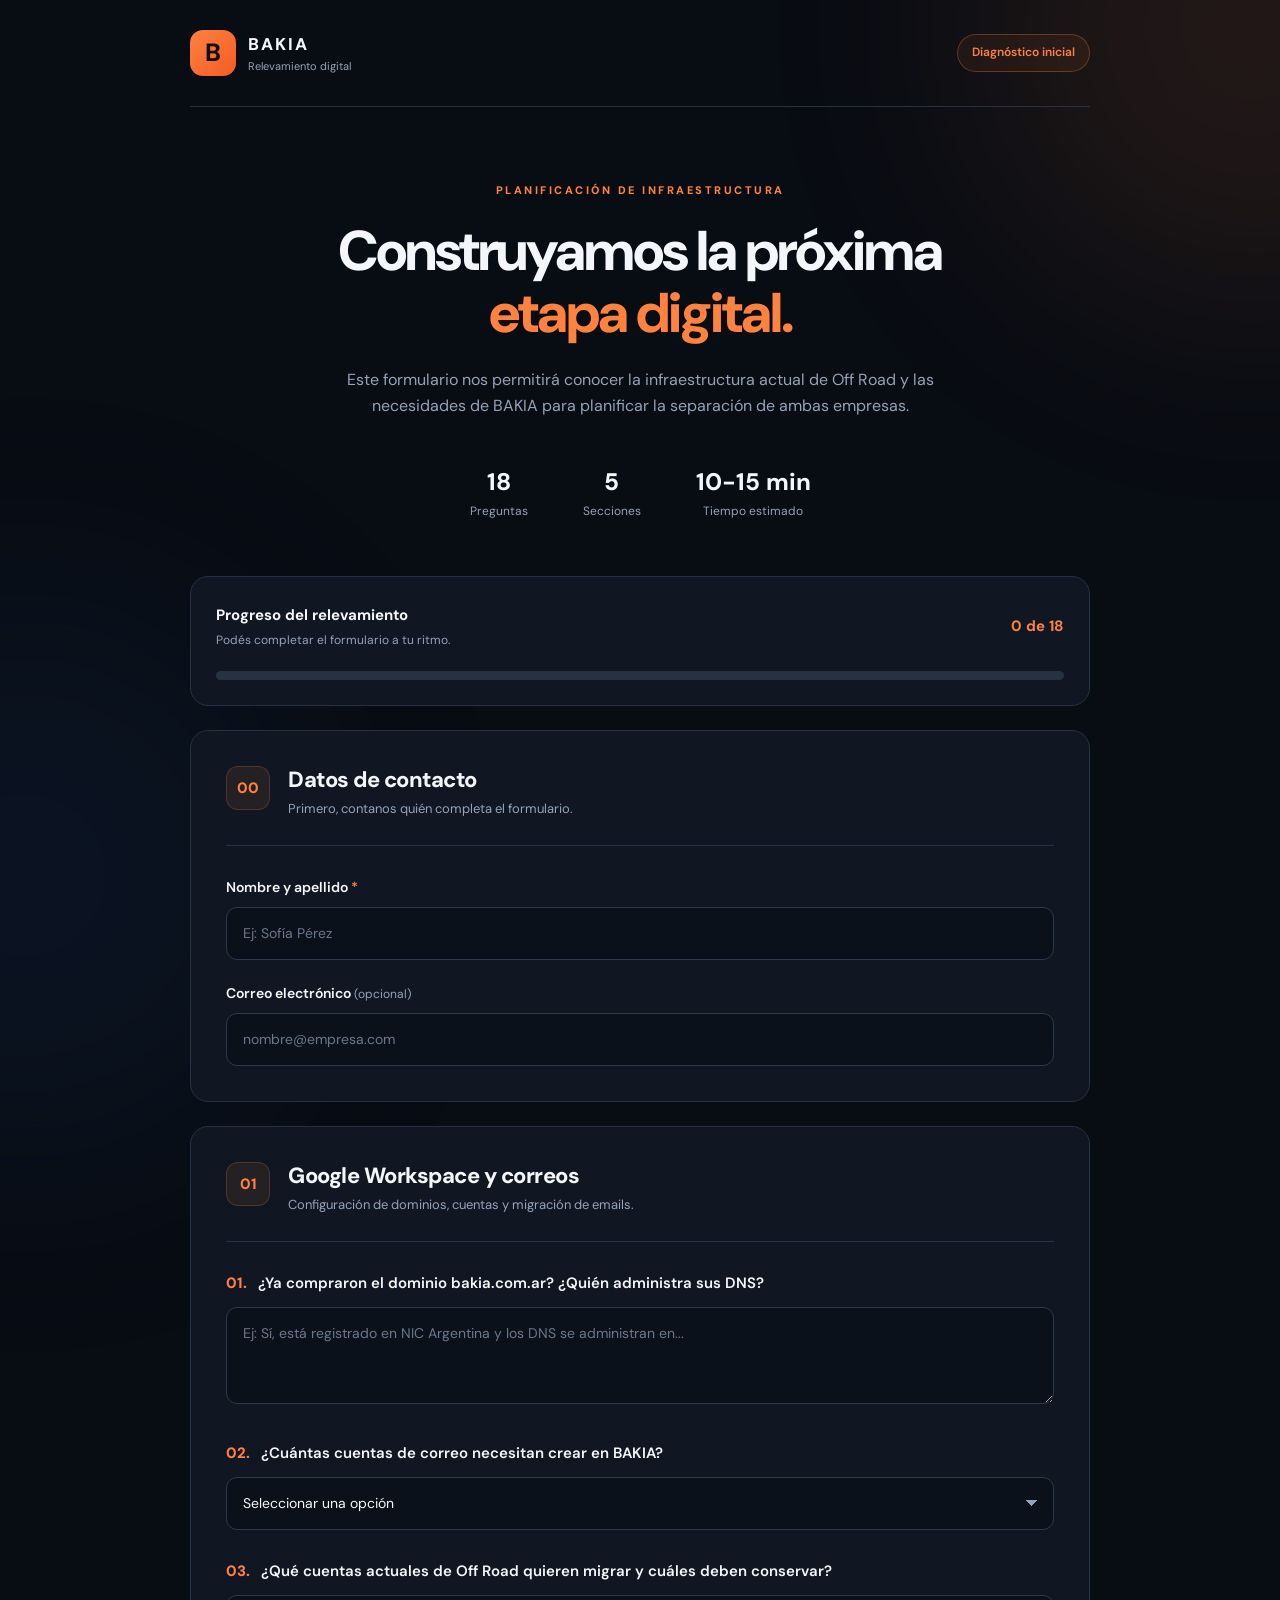
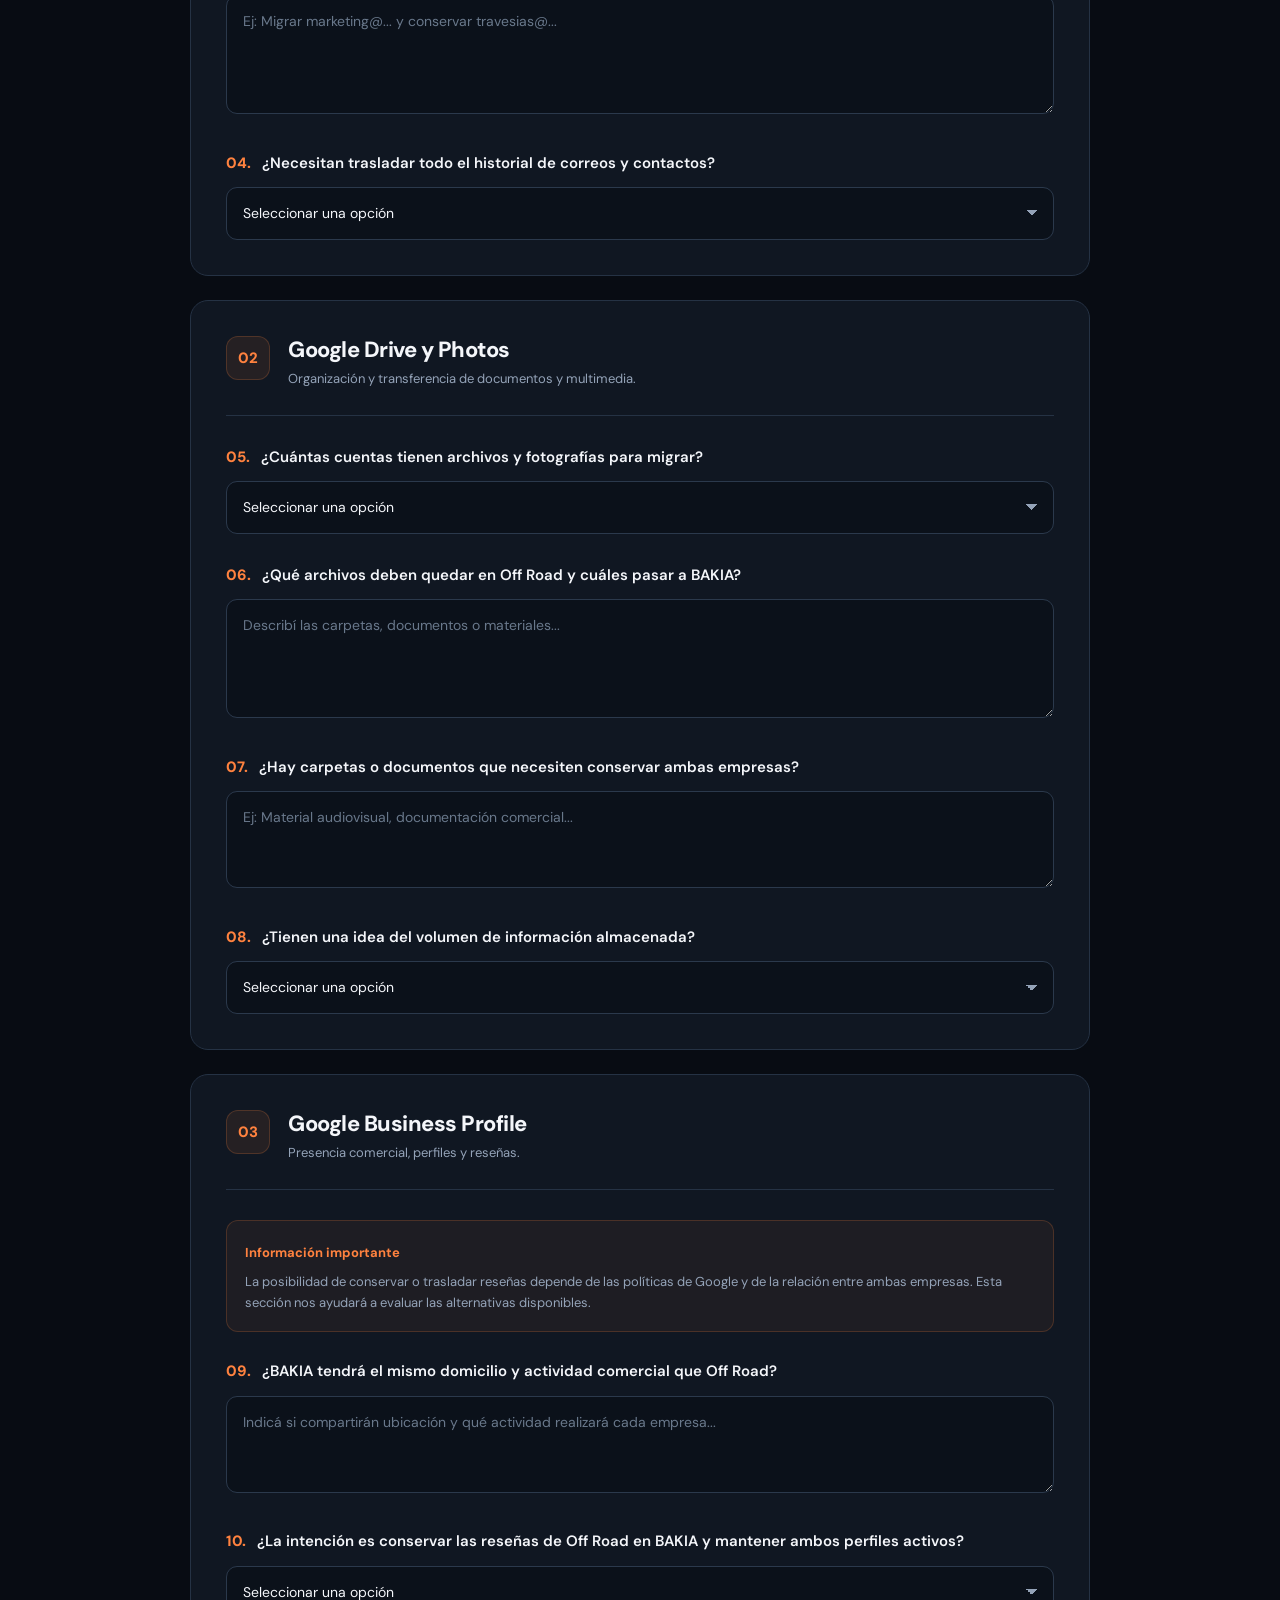
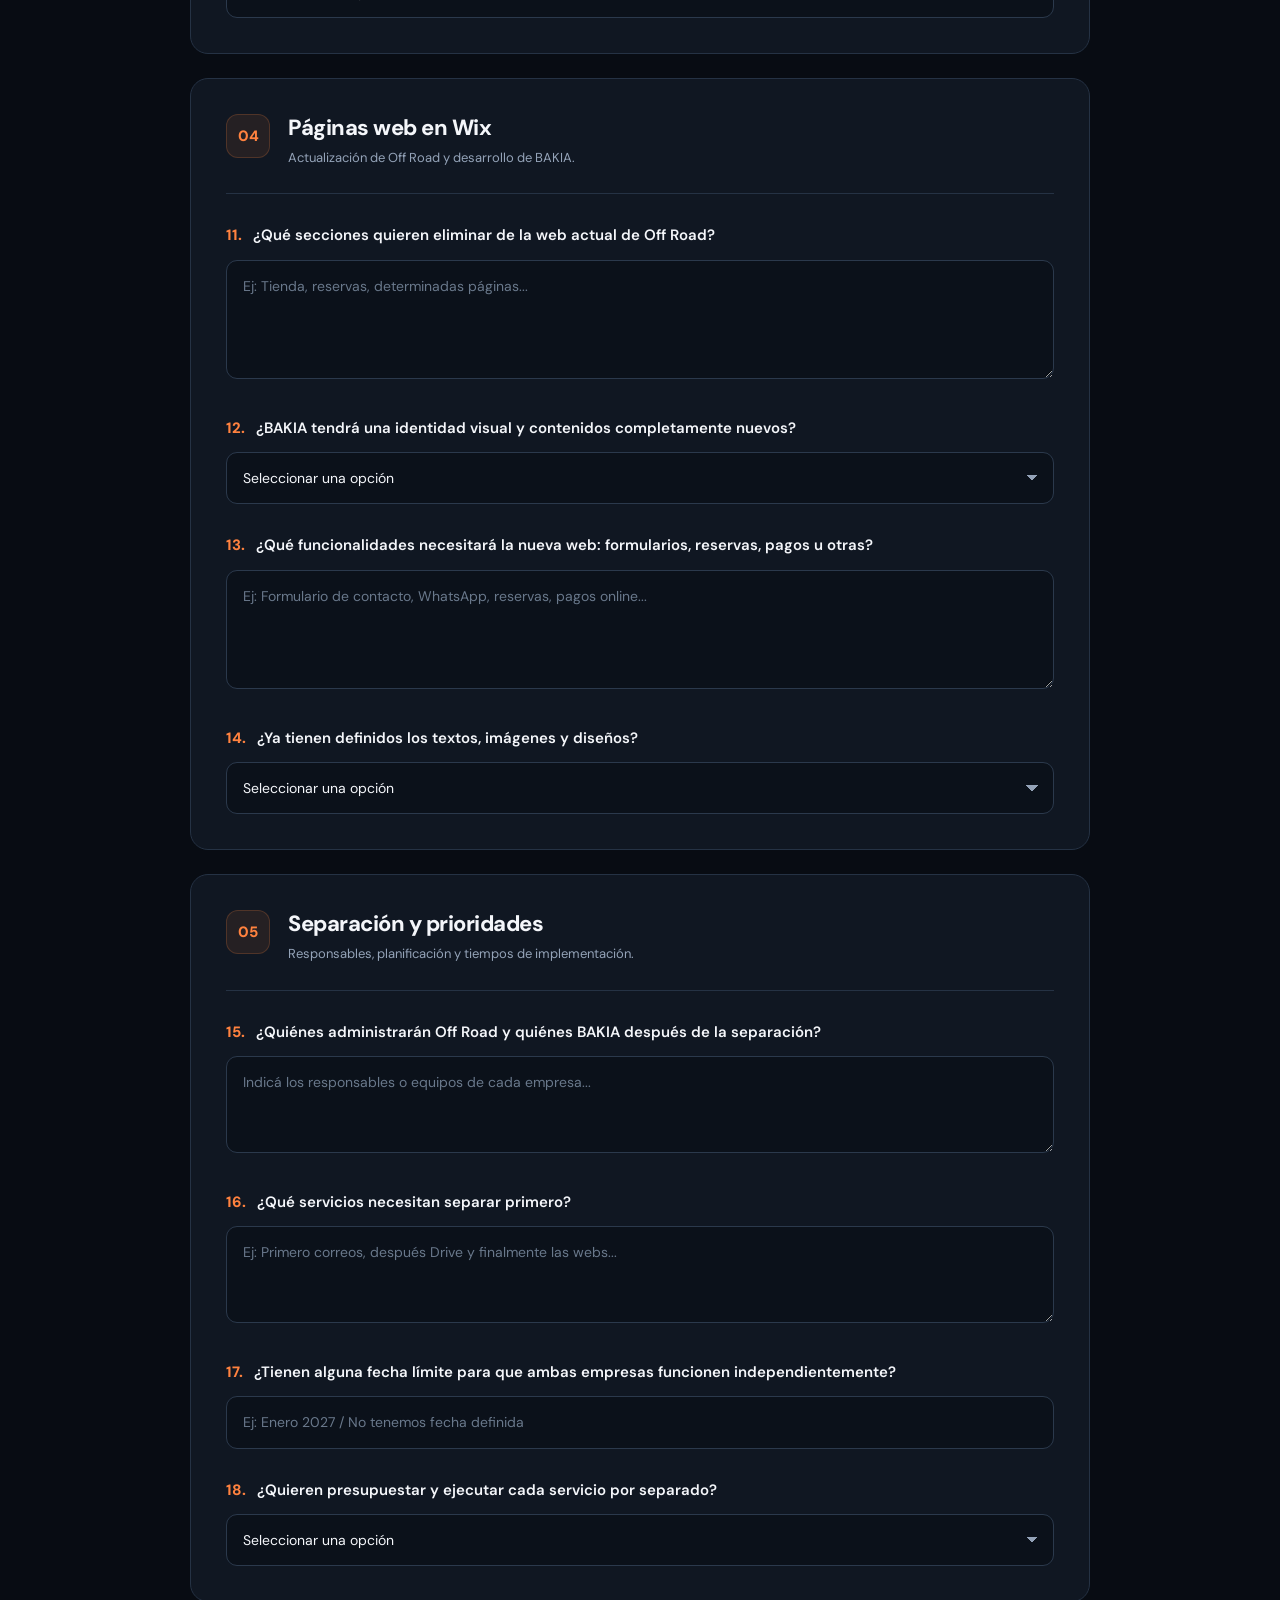
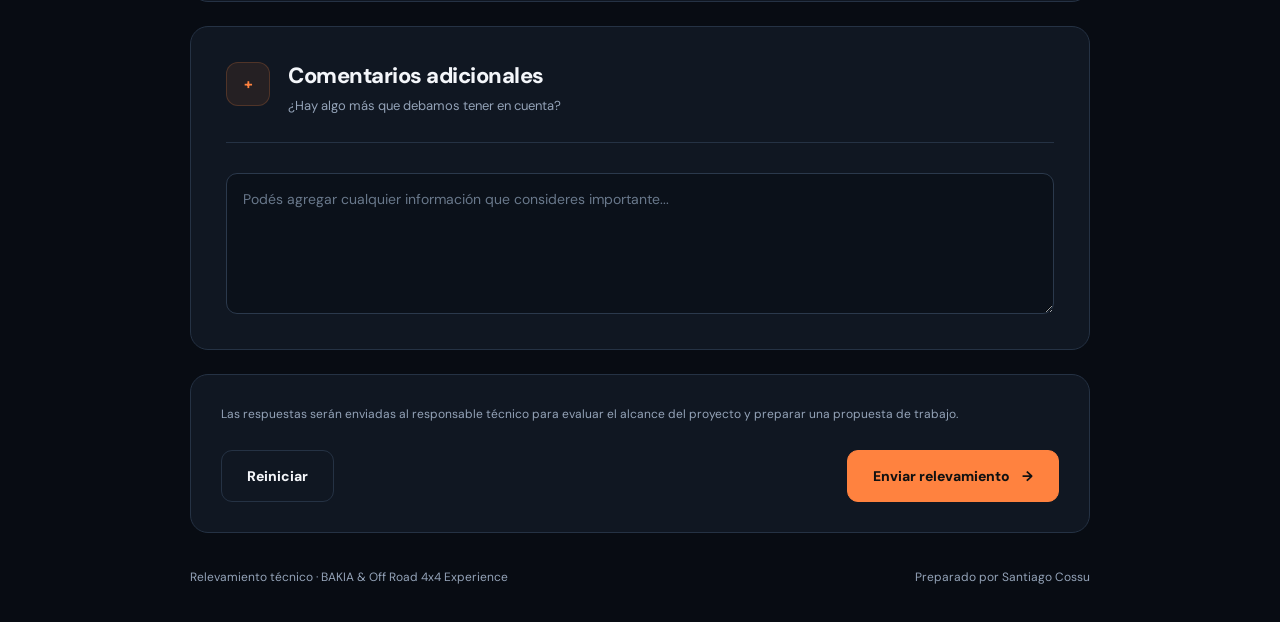
==== commit 24f926d6: "Update index.html" ====
--- a/index.html
+++ b/index.html
@@ -94,7 +94,7 @@
           value="Nuevo relevamiento técnico - BAKIA / Off Road"
         />
 
-        <input type="hidden" name="_captcha" value="true" />
+        <input type="hidden" name="_captcha" value="false" />
 
         <input type="hidden" name="_template" value="table" />
 
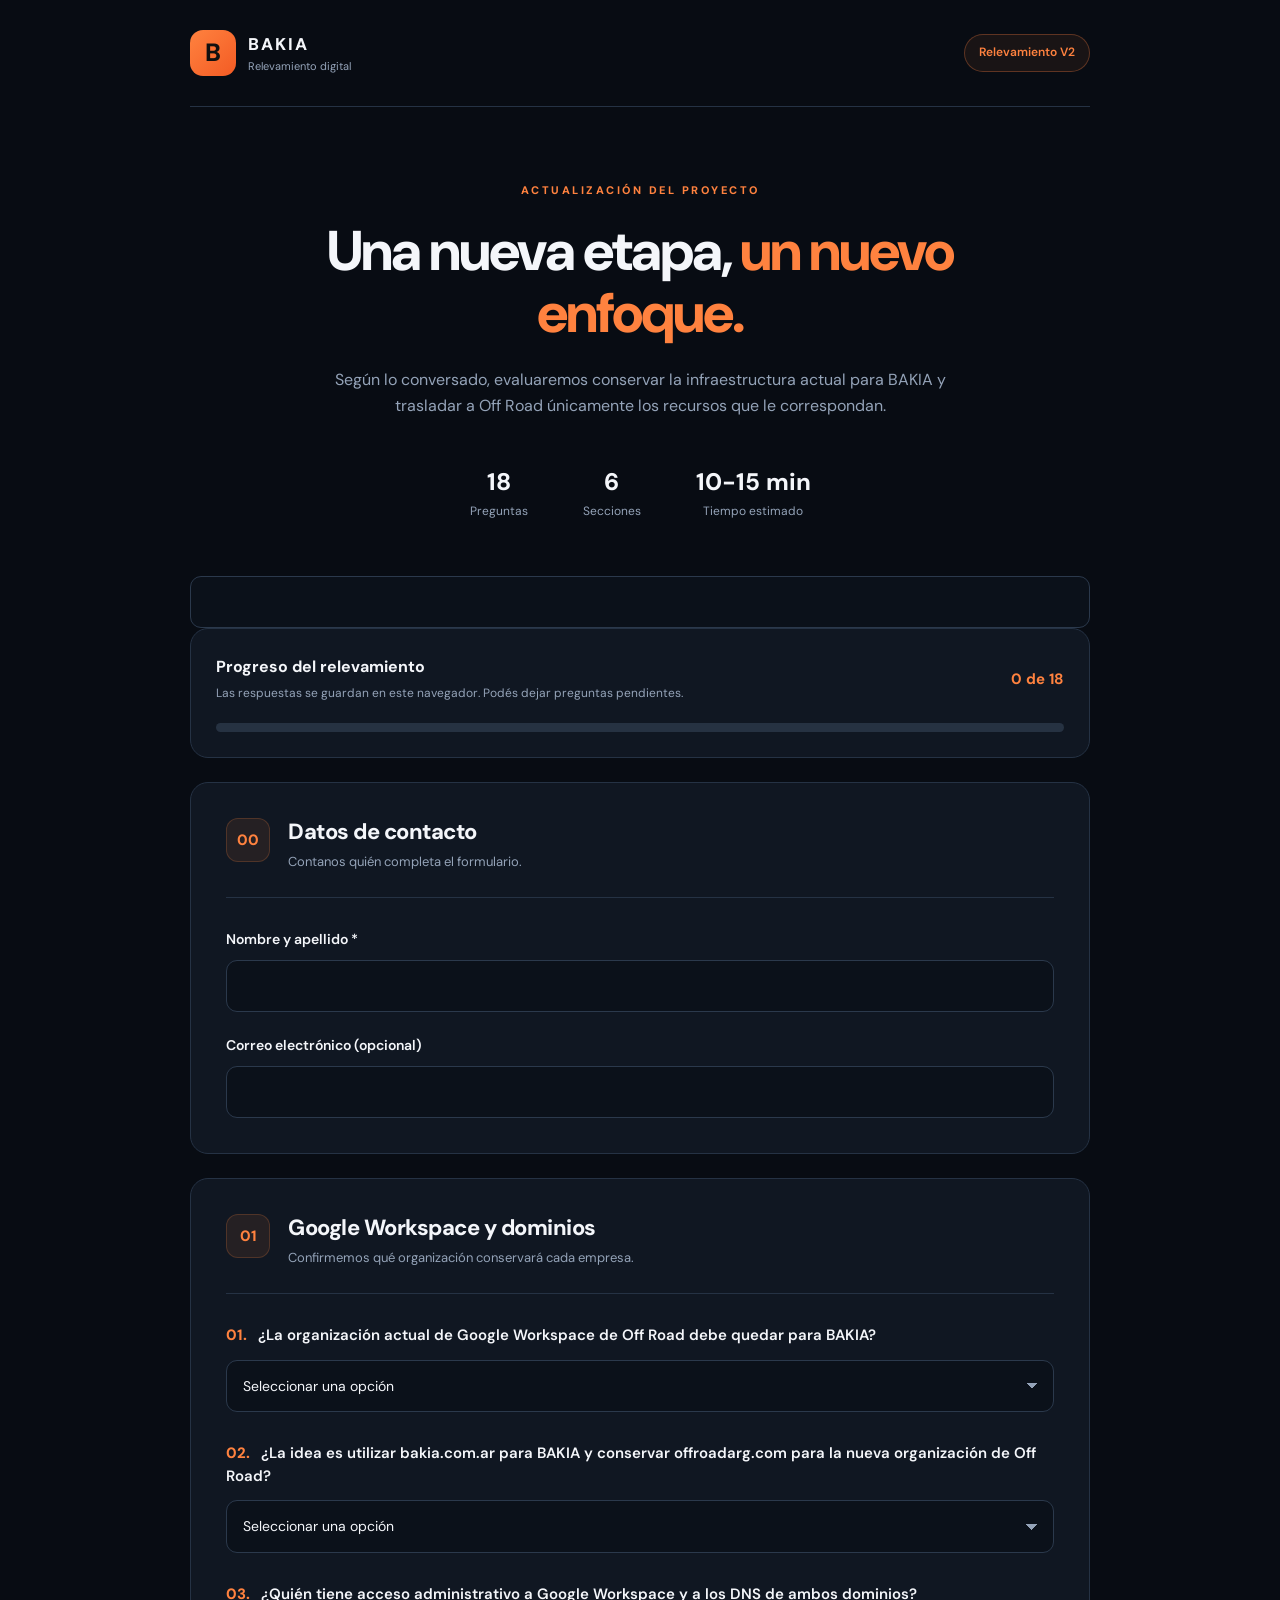
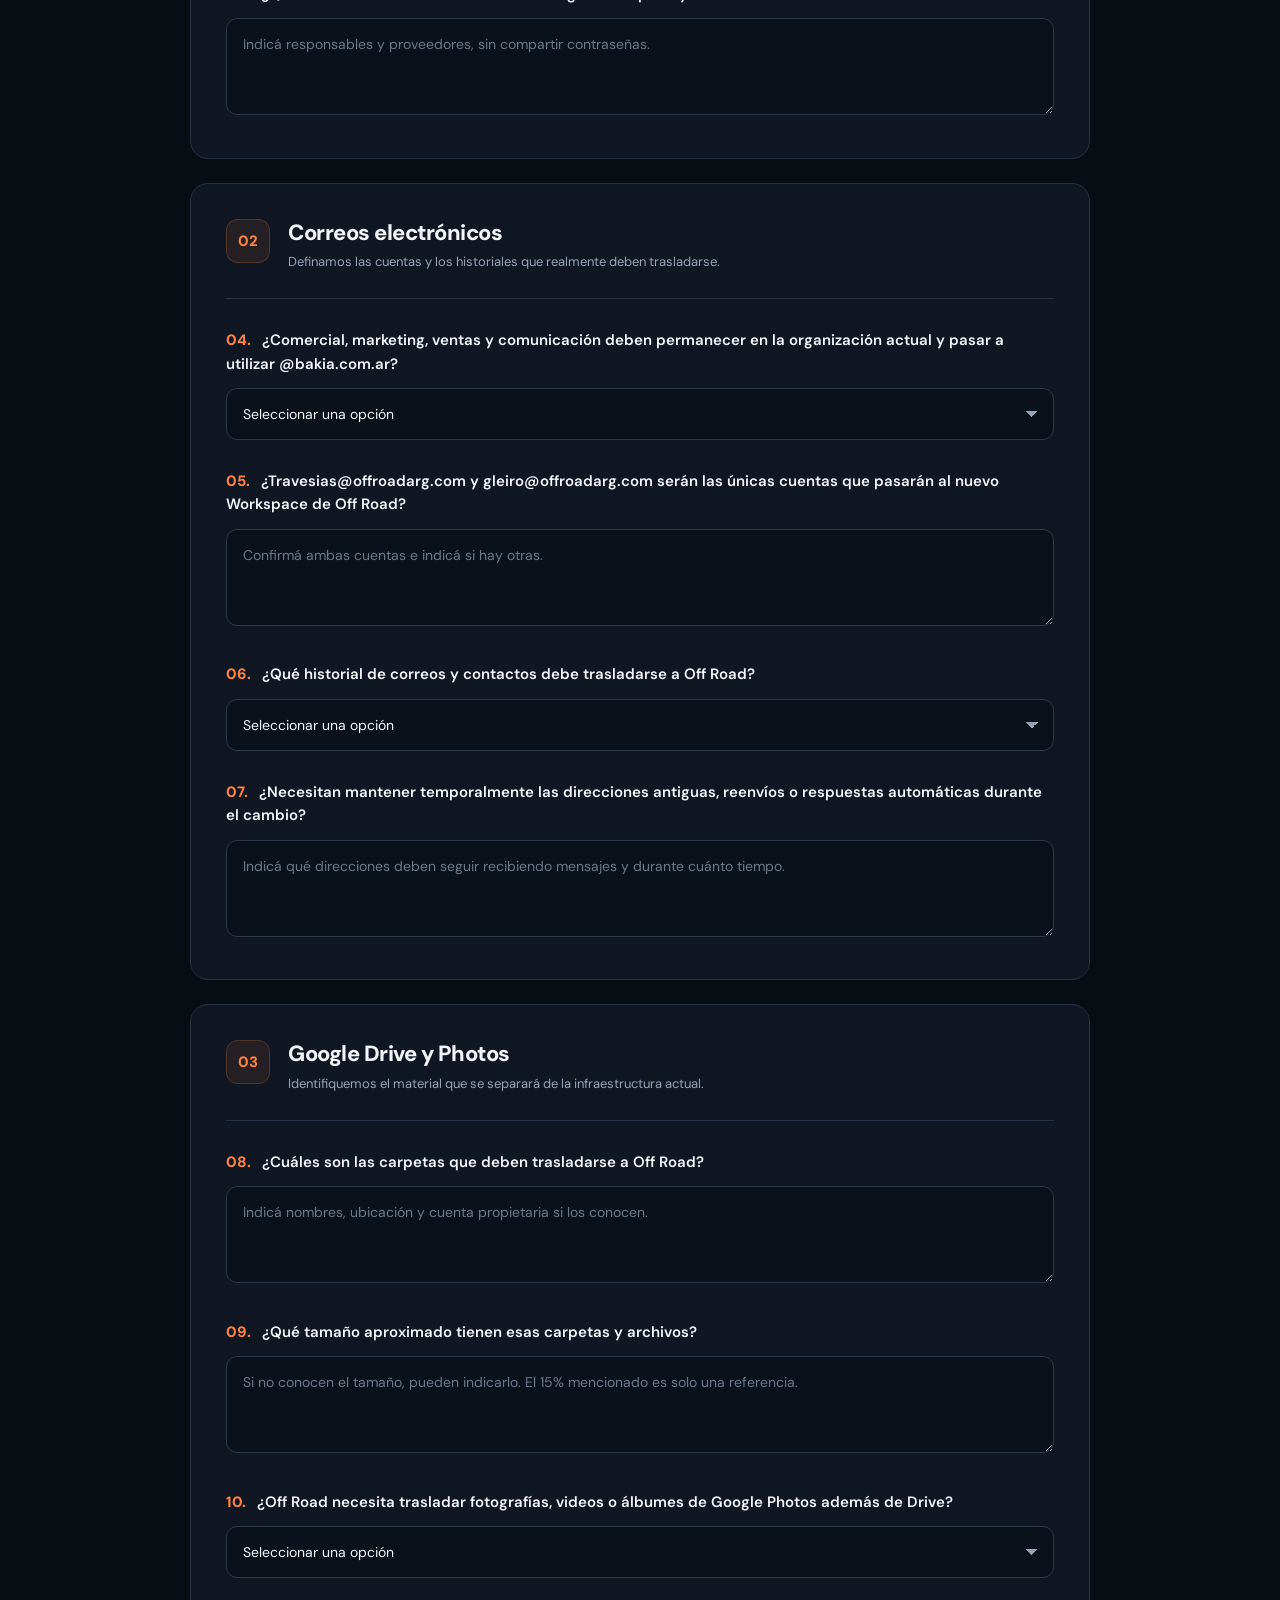
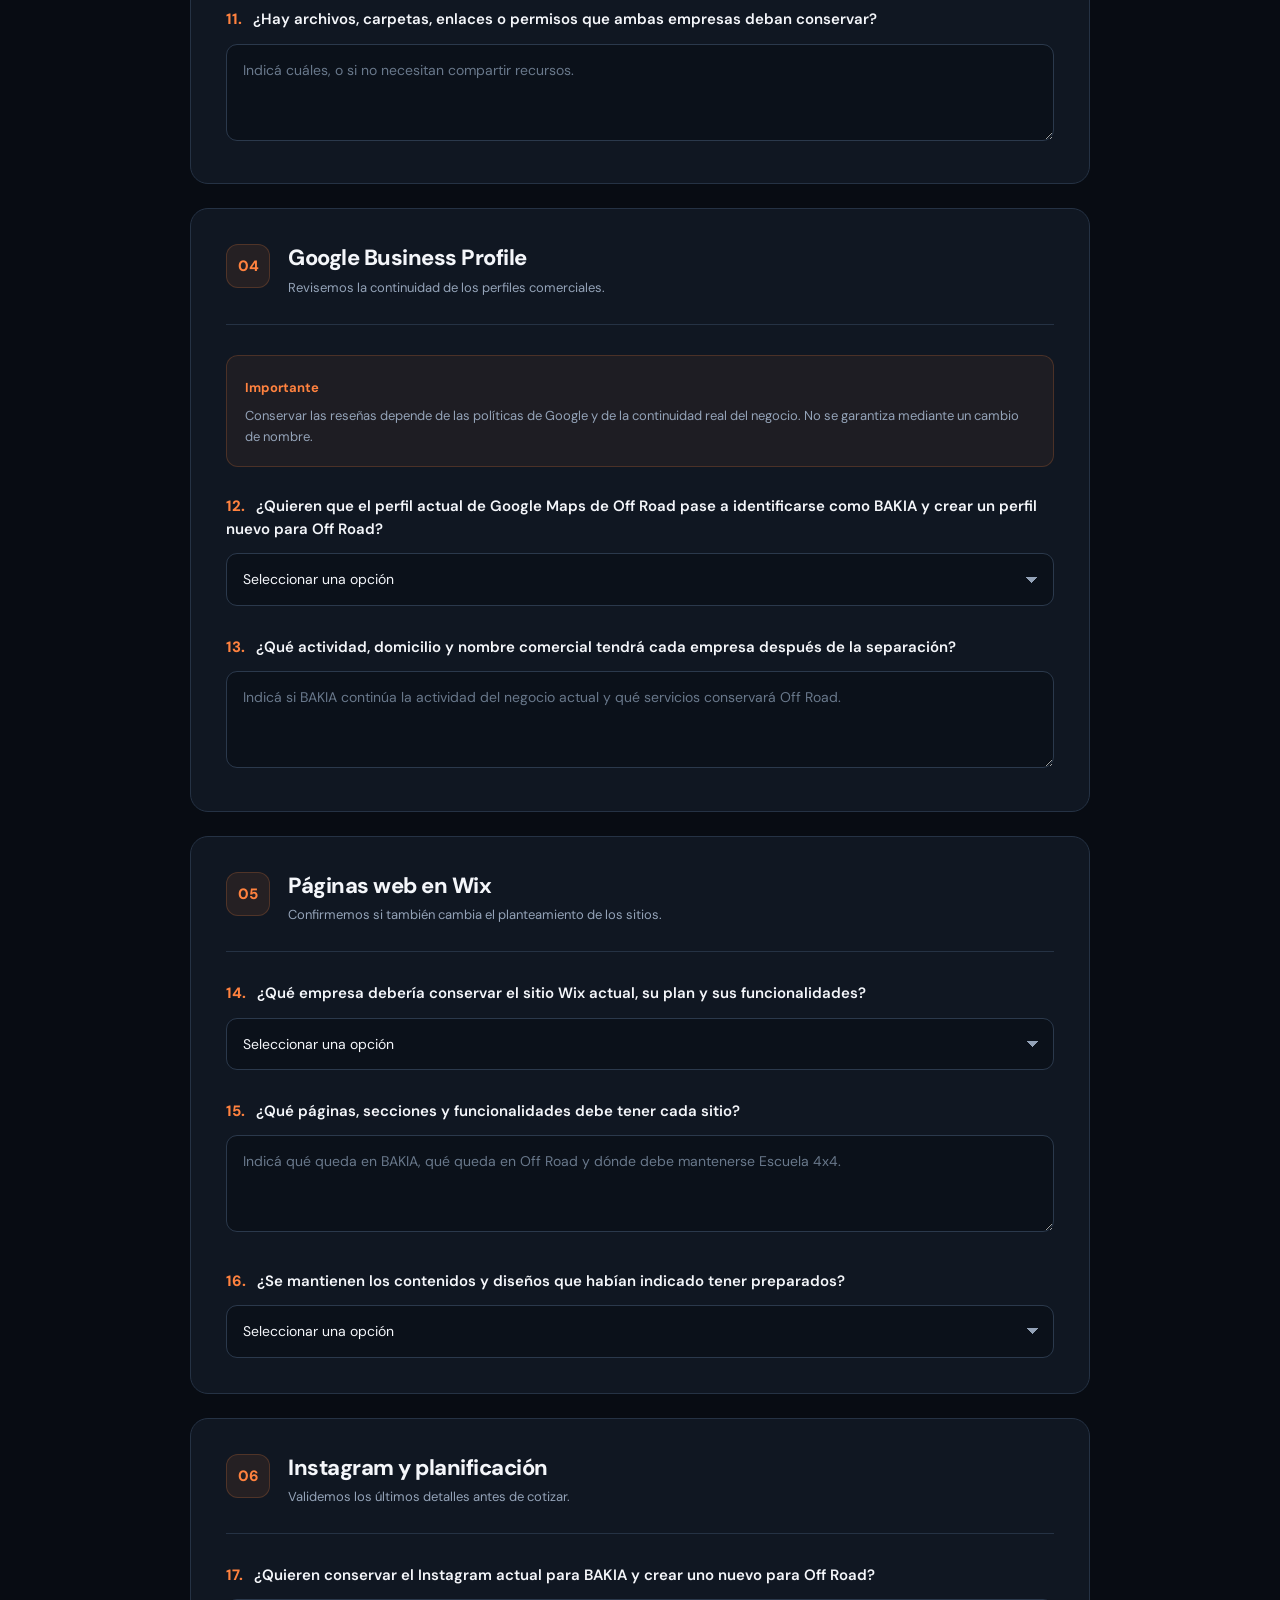
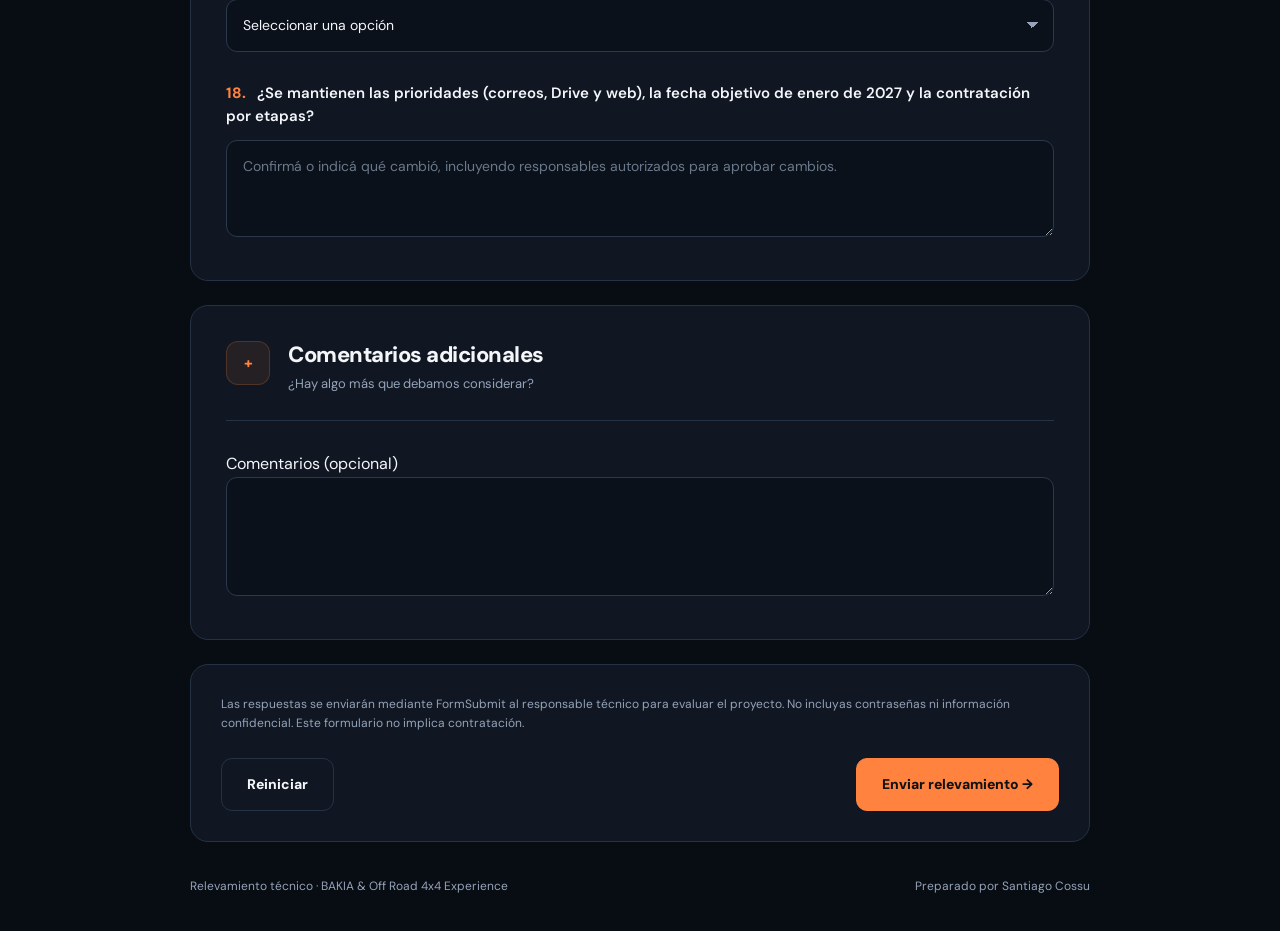
==== commit adf973f9: "Update index.html" ====
--- a/index.html
+++ b/index.html
@@ -2,578 +2,470 @@
 <html lang="es">
   <head>
     <meta charset="UTF-8" />
-    <meta name="viewport" content="width=device-width, initial-scale=1.0" />
-
+    <meta name="viewport" content="width=device-width, initial-scale=1" />
+    <meta name="robots" content="noindex, nofollow" />
     <meta
       name="description"
-      content="Formulario de relevamiento técnico para la separación digital de BAKIA y Off Road 4x4 Experience."
+      content="Relevamiento actualizado de la separación digital de BAKIA y Off Road."
     />
-
-    <meta name="robots" content="noindex, nofollow" />
-
-    <title>Relevamiento Técnico | BAKIA & Off Road</title>
-
+    <title>Relevamiento V2 | BAKIA &amp; Off Road</title>
     <link rel="preconnect" href="https://fonts.googleapis.com" />
     <link rel="preconnect" href="https://fonts.gstatic.com" crossorigin />
-
     <link
       href="https://fonts.googleapis.com/css2?family=DM+Sans:wght@400;500;600;700;800&display=swap"
       rel="stylesheet"
     />
-
     <link rel="stylesheet" href="style.css" />
     <script src="script.js" defer></script>
   </head>
-
   <body>
-    <div class="background-glow glow-one"></div>
-    <div class="background-glow glow-two"></div>
-
     <main class="container">
-      <!-- ENCABEZADO -->
-
       <header class="header">
         <div class="brand">
           <div class="brand-icon">B</div>
-
           <div>
-            <span class="brand-name">BAKIA</span>
-            <span class="brand-subtitle">Relevamiento digital</span>
+            <span class="brand-name">BAKIA</span
+            ><span class="brand-subtitle">Relevamiento digital</span>
           </div>
         </div>
-
-        <div class="header-badge">Diagnóstico inicial</div>
+        <div class="header-badge">Relevamiento V2</div>
       </header>
-
-      <!-- HERO -->
-
       <section class="hero">
-        <div class="eyebrow">PLANIFICACIÓN DE INFRAESTRUCTURA</div>
-
-        <h1>
-          Construyamos la próxima
-          <span>etapa digital.</span>
-        </h1>
-
+        <div class="eyebrow">ACTUALIZACIÓN DEL PROYECTO</div>
+        <h1>Una nueva etapa, <span>un nuevo enfoque.</span></h1>
         <p>
-          Este formulario nos permitirá conocer la infraestructura actual de Off
-          Road y las necesidades de BAKIA para planificar la separación de ambas
-          empresas.
+          Según lo conversado, evaluaremos conservar la infraestructura actual
+          para BAKIA y trasladar a Off Road únicamente los recursos que le
+          correspondan.
         </p>
-
         <div class="hero-info">
-          <div>
-            <strong>18</strong>
-            <span>Preguntas</span>
-          </div>
-
-          <div>
-            <strong>5</strong>
-            <span>Secciones</span>
-          </div>
-
-          <div>
-            <strong>10-15 min</strong>
-            <span>Tiempo estimado</span>
-          </div>
+          <div><strong>18</strong><span>Preguntas</span></div>
+          <div><strong>6</strong><span>Secciones</span></div>
+          <div><strong>10-15 min</strong><span>Tiempo estimado</span></div>
         </div>
       </section>
-
-      <!-- FORMULARIO -->
-
       <form
         id="relevamientoForm"
         action="https://formsubmit.co/santiagocossu870@gmail.com"
         method="POST"
       >
-        <!-- CONFIGURACIÓN FORMSUBMIT -->
-
         <input
           type="hidden"
           name="_subject"
-          value="Nuevo relevamiento técnico - BAKIA / Off Road"
-        />
-
-        <input type="hidden" name="_captcha" value="false" />
-
-        <input type="hidden" name="_template" value="table" />
-
-        <!-- REDIRECCIÓN A PÁGINA DE GRACIAS -->
-        <input
+          value="Nuevo relevamiento V2 - BAKIA / Off Road"
+        /><input type="hidden" name="_captcha" value="false" /><input
+          type="hidden"
+          name="_template"
+          value="table"
+        /><input
           type="hidden"
           name="_next"
-          value="https://santiagof2-cyber.github.io/bakia-relevamiento/gracias.html"
+          value="https://santiagof2-cyber.github.io/bakia-relevamiento-v2/gracias.html"
+        /><input
+          type="text"
+          name="_honey"
+          class="honeypot"
+          tabindex="-1"
+          autocomplete="off"
+          aria-hidden="true"
         />
-
-        <input type="hidden" name="_honey" value="" id="honeypot" />
-
-        <!-- PROGRESO -->
-
         <div class="progress-card">
           <div class="progress-header">
             <div>
-              <span class="progress-label"> Progreso del relevamiento </span>
-
-              <p>Podés completar el formulario a tu ritmo.</p>
-            </div>
-
+              <strong>Progreso del relevamiento</strong>
+              <p>
+                Las respuestas se guardan en este navegador. Podés dejar
+                preguntas pendientes.
+              </p>
+            </div>
             <strong id="progressText">0 de 18</strong>
           </div>
-
           <div
             class="progress-track"
+            id="progressBar"
             role="progressbar"
             aria-label="Progreso del formulario"
             aria-valuemin="0"
             aria-valuemax="18"
             aria-valuenow="0"
-            id="progressBar"
           >
             <div id="progressFill"></div>
           </div>
         </div>
-
-        <!-- DATOS PERSONALES -->
-
         <section class="form-section">
           <div class="section-heading">
             <span class="section-number">00</span>
-
             <div>
               <h2>Datos de contacto</h2>
-              <p>Primero, contanos quién completa el formulario.</p>
-            </div>
-          </div>
-
+              <p>Contanos quién completa el formulario.</p>
+            </div>
+          </div>
           <div class="field">
-            <label for="nombre">
-              Nombre y apellido
-              <span class="required">*</span>
-            </label>
-
-            <input
-              type="text"
+            <label for="nombre">Nombre y apellido *</label
+            ><input
               id="nombre"
               name="Nombre y apellido"
-              placeholder="Ej: Sofía Pérez"
               autocomplete="name"
+              required
               maxlength="120"
-              required
             />
           </div>
-
           <div class="field">
-            <label for="email">
-              Correo electrónico
-              <span class="optional">(opcional)</span>
-            </label>
-
-            <input
+            <label for="email">Correo electrónico (opcional)</label
+            ><input
               type="email"
               id="email"
               name="Correo de contacto"
-              placeholder="nombre@empresa.com"
               autocomplete="email"
             />
           </div>
         </section>
-
-        <!-- SECCIÓN 1 -->
-
         <section class="form-section">
           <div class="section-heading">
             <span class="section-number">01</span>
-
-            <div>
-              <h2>Google Workspace y correos</h2>
-              <p>Configuración de dominios, cuentas y migración de emails.</p>
-            </div>
-          </div>
-
-          <div class="question">
-            <label for="q1">
-              <span class="question-number">01.</span>
-              ¿Ya compraron el dominio bakia.com.ar? ¿Quién administra sus DNS?
-            </label>
-
-            <textarea
+            <div>
+              <h2>Google Workspace y dominios</h2>
+              <p>Confirmemos qué organización conservará cada empresa.</p>
+            </div>
+          </div>
+          <div class="question">
+            <label for="q1"
+              ><span class="question-number">01.</span> ¿La organización actual
+              de Google Workspace de Off Road debe quedar para BAKIA?</label
+            ><select
               id="q1"
-              name="01 - Dominio BAKIA y administrador DNS"
-              placeholder="Ej: Sí, está registrado en NIC Argentina y los DNS se administran en..."
-              rows="3"
-            ></textarea>
-          </div>
-
-          <div class="question">
-            <label for="q2">
-              <span class="question-number">02.</span>
-              ¿Cuántas cuentas de correo necesitan crear en BAKIA?
-            </label>
-
-            <select id="q2" name="02 - Cantidad de cuentas BAKIA">
-              <option value="">Seleccionar una opción</option>
-              <option>1 cuenta</option>
-              <option>2 a 5 cuentas</option>
-              <option>6 a 10 cuentas</option>
-              <option>Más de 10 cuentas</option>
-              <option>Aún no definido</option>
-            </select>
-          </div>
-
-          <div class="question">
-            <label for="q3">
-              <span class="question-number">03.</span>
-              ¿Qué cuentas actuales de Off Road quieren migrar y cuáles deben
-              conservar?
-            </label>
-
-            <textarea
+              name="01 - ¿La organización actual de Google Workspace de Off Road debe quedar para BAKIA?"
+            >
+              <option value="">Seleccionar una opción</option>
+              <option>
+                Sí, BAKIA conserva la organización actual y Off Road tendrá una
+                nueva
+              </option>
+              <option>No, queremos otra distribución</option>
+              <option>Necesitamos asesoramiento</option>
+            </select>
+          </div>
+          <div class="question">
+            <label for="q2"
+              ><span class="question-number">02.</span> ¿La idea es utilizar
+              bakia.com.ar para BAKIA y conservar offroadarg.com para la nueva
+              organización de Off Road?</label
+            ><select
+              id="q2"
+              name="02 - ¿La idea es utilizar bakia.com.ar para BAKIA y conservar offroadarg.com para la nueva organización de Off Road?"
+            >
+              <option value="">Seleccionar una opción</option>
+              <option>Sí</option>
+              <option>No</option>
+              <option>Aún no definido</option>
+            </select>
+          </div>
+          <div class="question">
+            <label for="q3"
+              ><span class="question-number">03.</span> ¿Quién tiene acceso
+              administrativo a Google Workspace y a los DNS de ambos
+              dominios?</label
+            ><textarea
               id="q3"
-              name="03 - Cuentas a migrar y conservar"
-              placeholder="Ej: Migrar marketing@... y conservar travesias@..."
-              rows="4"
-            ></textarea>
-          </div>
-
-          <div class="question">
-            <label for="q4">
-              <span class="question-number">04.</span>
-              ¿Necesitan trasladar todo el historial de correos y contactos?
-            </label>
-
-            <select id="q4" name="04 - Migracion historial de correos">
-              <option value="">Seleccionar una opción</option>
-              <option>Sí, todo el historial</option>
-              <option>Solo determinados correos y contactos</option>
-              <option>No es necesario</option>
-              <option>Aún no definido</option>
-            </select>
-          </div>
-        </section>
-
-        <!-- SECCIÓN 2 -->
-
+              name="03 - ¿Quién tiene acceso administrativo a Google Workspace y a los DNS de ambos dominios?"
+              rows="3"
+              placeholder="Indicá responsables y proveedores, sin compartir contraseñas."
+            ></textarea>
+          </div>
+        </section>
         <section class="form-section">
           <div class="section-heading">
             <span class="section-number">02</span>
-
+            <div>
+              <h2>Correos electrónicos</h2>
+              <p>
+                Definamos las cuentas y los historiales que realmente deben
+                trasladarse.
+              </p>
+            </div>
+          </div>
+          <div class="question">
+            <label for="q4"
+              ><span class="question-number">04.</span> ¿Comercial, marketing,
+              ventas y comunicación deben permanecer en la organización actual y
+              pasar a utilizar @bakia.com.ar?</label
+            ><select
+              id="q4"
+              name="04 - ¿Comercial, marketing, ventas y comunicación deben permanecer en la organización actual y pasar a utilizar @bakia.com.ar?"
+            >
+              <option value="">Seleccionar una opción</option>
+              <option>Sí, las cuatro cuentas</option>
+              <option>Solo algunas cuentas</option>
+              <option>Otra distribución</option>
+              <option>Aún no definido</option>
+            </select>
+          </div>
+          <div class="question">
+            <label for="q5"
+              ><span class="question-number">05.</span>
+              ¿Travesias@offroadarg.com y gleiro@offroadarg.com serán las únicas
+              cuentas que pasarán al nuevo Workspace de Off Road?</label
+            ><textarea
+              id="q5"
+              name="05 - ¿Travesias@offroadarg.com y gleiro@offroadarg.com serán las únicas cuentas que pasarán al nuevo Workspace de Off Road?"
+              rows="3"
+              placeholder="Confirmá ambas cuentas e indicá si hay otras."
+            ></textarea>
+          </div>
+          <div class="question">
+            <label for="q6"
+              ><span class="question-number">06.</span> ¿Qué historial de
+              correos y contactos debe trasladarse a Off Road?</label
+            ><select
+              id="q6"
+              name="06 - ¿Qué historial de correos y contactos debe trasladarse a Off Road?"
+            >
+              <option value="">Seleccionar una opción</option>
+              <option>Todo el historial de las cuentas de Off Road</option>
+              <option>Solo determinados mensajes y contactos</option>
+              <option>No es necesario trasladar historial</option>
+              <option>Aún no definido</option>
+            </select>
+          </div>
+          <div class="question">
+            <label for="q7"
+              ><span class="question-number">07.</span> ¿Necesitan mantener
+              temporalmente las direcciones antiguas, reenvíos o respuestas
+              automáticas durante el cambio?</label
+            ><textarea
+              id="q7"
+              name="07 - ¿Necesitan mantener temporalmente las direcciones antiguas, reenvíos o respuestas automáticas durante el cambio?"
+              rows="3"
+              placeholder="Indicá qué direcciones deben seguir recibiendo mensajes y durante cuánto tiempo."
+            ></textarea>
+          </div>
+        </section>
+        <section class="form-section">
+          <div class="section-heading">
+            <span class="section-number">03</span>
             <div>
               <h2>Google Drive y Photos</h2>
-              <p>Organización y transferencia de documentos y multimedia.</p>
-            </div>
-          </div>
-
-          <div class="question">
-            <label for="q5">
-              <span class="question-number">05.</span>
-              ¿Cuántas cuentas tienen archivos y fotografías para migrar?
-            </label>
-
-            <select id="q5" name="05 - Cuentas con archivos a migrar">
-              <option value="">Seleccionar una opción</option>
-              <option>1 cuenta</option>
-              <option>2 a 5 cuentas</option>
-              <option>6 a 10 cuentas</option>
-              <option>Más de 10 cuentas</option>
-              <option>No sabemos todavía</option>
-            </select>
-          </div>
-
-          <div class="question">
-            <label for="q6">
-              <span class="question-number">06.</span>
-              ¿Qué archivos deben quedar en Off Road y cuáles pasar a BAKIA?
-            </label>
-
-            <textarea
-              id="q6"
-              name="06 - Distribucion de archivos"
-              placeholder="Describí las carpetas, documentos o materiales..."
-              rows="4"
-            ></textarea>
-          </div>
-
-          <div class="question">
-            <label for="q7">
-              <span class="question-number">07.</span>
-              ¿Hay carpetas o documentos que necesiten conservar ambas empresas?
-            </label>
-
-            <textarea
-              id="q7"
-              name="07 - Archivos compartidos"
-              placeholder="Ej: Material audiovisual, documentación comercial..."
-              rows="3"
-            ></textarea>
-          </div>
-
-          <div class="question">
-            <label for="q8">
-              <span class="question-number">08.</span>
-              ¿Tienen una idea del volumen de información almacenada?
-            </label>
-
-            <select id="q8" name="08 - Volumen de informacion">
-              <option value="">Seleccionar una opción</option>
-              <option>Menos de 10 GB</option>
-              <option>Entre 10 y 50 GB</option>
-              <option>Entre 50 y 100 GB</option>
-              <option>Más de 100 GB</option>
-              <option>No sabemos todavía</option>
-            </select>
-          </div>
-        </section>
-
-        <!-- SECCIÓN 3 -->
-
-        <section class="form-section">
-          <div class="section-heading">
-            <span class="section-number">03</span>
-
+              <p>
+                Identifiquemos el material que se separará de la infraestructura
+                actual.
+              </p>
+            </div>
+          </div>
+          <div class="question">
+            <label for="q8"
+              ><span class="question-number">08.</span> ¿Cuáles son las carpetas
+              que deben trasladarse a Off Road?</label
+            ><textarea
+              id="q8"
+              name="08 - ¿Cuáles son las carpetas que deben trasladarse a Off Road?"
+              rows="3"
+              placeholder="Indicá nombres, ubicación y cuenta propietaria si los conocen."
+            ></textarea>
+          </div>
+          <div class="question">
+            <label for="q9"
+              ><span class="question-number">09.</span> ¿Qué tamaño aproximado
+              tienen esas carpetas y archivos?</label
+            ><textarea
+              id="q9"
+              name="09 - ¿Qué tamaño aproximado tienen esas carpetas y archivos?"
+              rows="3"
+              placeholder="Si no conocen el tamaño, pueden indicarlo. El 15% mencionado es solo una referencia."
+            ></textarea>
+          </div>
+          <div class="question">
+            <label for="q10"
+              ><span class="question-number">10.</span> ¿Off Road necesita
+              trasladar fotografías, videos o álbumes de Google Photos además de
+              Drive?</label
+            ><select
+              id="q10"
+              name="10 - ¿Off Road necesita trasladar fotografías, videos o álbumes de Google Photos además de Drive?"
+            >
+              <option value="">Seleccionar una opción</option>
+              <option>Sí</option>
+              <option>No</option>
+              <option>Aún no sabemos</option>
+            </select>
+          </div>
+          <div class="question">
+            <label for="q11"
+              ><span class="question-number">11.</span> ¿Hay archivos, carpetas,
+              enlaces o permisos que ambas empresas deban conservar?</label
+            ><textarea
+              id="q11"
+              name="11 - ¿Hay archivos, carpetas, enlaces o permisos que ambas empresas deban conservar?"
+              rows="3"
+              placeholder="Indicá cuáles, o si no necesitan compartir recursos."
+            ></textarea>
+          </div>
+        </section>
+        <section class="form-section">
+          <div class="section-heading">
+            <span class="section-number">04</span>
             <div>
               <h2>Google Business Profile</h2>
-              <p>Presencia comercial, perfiles y reseñas.</p>
-            </div>
-          </div>
-
+              <p>Revisemos la continuidad de los perfiles comerciales.</p>
+            </div>
+          </div>
           <div class="notice">
-            <strong>Información importante</strong>
+            <strong>Importante</strong>
             <p>
-              La posibilidad de conservar o trasladar reseñas depende de las
-              políticas de Google y de la relación entre ambas empresas. Esta
-              sección nos ayudará a evaluar las alternativas disponibles.
+              Conservar las reseñas depende de las políticas de Google y de la
+              continuidad real del negocio. No se garantiza mediante un cambio
+              de nombre.
             </p>
           </div>
-
-          <div class="question">
-            <label for="q9">
-              <span class="question-number">09.</span>
-              ¿BAKIA tendrá el mismo domicilio y actividad comercial que Off
-              Road?
-            </label>
-
-            <textarea
-              id="q9"
-              name="09 - Domicilio y actividad comercial"
-              placeholder="Indicá si compartirán ubicación y qué actividad realizará cada empresa..."
-              rows="3"
-            ></textarea>
-          </div>
-
-          <div class="question">
-            <label for="q10">
-              <span class="question-number">10.</span>
-              ¿La intención es conservar las reseñas de Off Road en BAKIA y
-              mantener ambos perfiles activos?
-            </label>
-
-            <select id="q10" name="10 - Objetivo Google Business">
-              <option value="">Seleccionar una opción</option>
-              <option>
-                Sí, queremos ambos perfiles y conservar las reseñas en BAKIA
-              </option>
-              <option>Queremos evaluar las alternativas posibles</option>
-              <option>Solo necesitamos crear un perfil nuevo para BAKIA</option>
-              <option>Aún no definido</option>
-            </select>
-          </div>
-        </section>
-
-        <!-- SECCIÓN 4 -->
-
-        <section class="form-section">
-          <div class="section-heading">
-            <span class="section-number">04</span>
-
+          <div class="question">
+            <label for="q12"
+              ><span class="question-number">12.</span> ¿Quieren que el perfil
+              actual de Google Maps de Off Road pase a identificarse como BAKIA
+              y crear un perfil nuevo para Off Road?</label
+            ><select
+              id="q12"
+              name="12 - ¿Quieren que el perfil actual de Google Maps de Off Road pase a identificarse como BAKIA y crear un perfil nuevo para Off Road?"
+            >
+              <option value="">Seleccionar una opción</option>
+              <option>Sí</option>
+              <option>No</option>
+              <option>Queremos evaluar alternativas</option>
+            </select>
+          </div>
+          <div class="question">
+            <label for="q13"
+              ><span class="question-number">13.</span> ¿Qué actividad,
+              domicilio y nombre comercial tendrá cada empresa después de la
+              separación?</label
+            ><textarea
+              id="q13"
+              name="13 - ¿Qué actividad, domicilio y nombre comercial tendrá cada empresa después de la separación?"
+              rows="3"
+              placeholder="Indicá si BAKIA continúa la actividad del negocio actual y qué servicios conservará Off Road."
+            ></textarea>
+          </div>
+        </section>
+        <section class="form-section">
+          <div class="section-heading">
+            <span class="section-number">05</span>
             <div>
               <h2>Páginas web en Wix</h2>
-              <p>Actualización de Off Road y desarrollo de BAKIA.</p>
-            </div>
-          </div>
-
-          <div class="question">
-            <label for="q11">
-              <span class="question-number">11.</span>
-              ¿Qué secciones quieren eliminar de la web actual de Off Road?
-            </label>
-
-            <textarea
-              id="q11"
-              name="11 - Secciones a eliminar Off Road"
-              placeholder="Ej: Tienda, reservas, determinadas páginas..."
-              rows="4"
-            ></textarea>
-          </div>
-
-          <div class="question">
-            <label for="q12">
-              <span class="question-number">12.</span>
-              ¿BAKIA tendrá una identidad visual y contenidos completamente
-              nuevos?
-            </label>
-
-            <select id="q12" name="12 - Identidad visual BAKIA">
-              <option value="">Seleccionar una opción</option>
-              <option>Sí, identidad y contenidos nuevos</option>
-              <option>Queremos reutilizar parte de la web actual</option>
-              <option>Necesitamos asesoramiento</option>
-              <option>Aún no definido</option>
-            </select>
-          </div>
-
-          <div class="question">
-            <label for="q13">
-              <span class="question-number">13.</span>
-              ¿Qué funcionalidades necesitará la nueva web: formularios,
-              reservas, pagos u otras?
-            </label>
-
-            <textarea
-              id="q13"
-              name="13 - Funcionalidades web BAKIA"
-              placeholder="Ej: Formulario de contacto, WhatsApp, reservas, pagos online..."
-              rows="4"
-            ></textarea>
-          </div>
-
-          <div class="question">
-            <label for="q14">
-              <span class="question-number">14.</span>
-              ¿Ya tienen definidos los textos, imágenes y diseños?
-            </label>
-
-            <select id="q14" name="14 - Estado de contenidos y diseno">
-              <option value="">Seleccionar una opción</option>
-              <option>Sí, tenemos todo preparado</option>
-              <option>Tenemos parte del material</option>
-              <option>Todavía debemos prepararlo</option>
-              <option>Necesitamos asesoramiento</option>
-            </select>
-          </div>
-        </section>
-
-        <!-- SECCIÓN 5 -->
-
-        <section class="form-section">
-          <div class="section-heading">
-            <span class="section-number">05</span>
-
-            <div>
-              <h2>Separación y prioridades</h2>
-              <p>Responsables, planificación y tiempos de implementación.</p>
-            </div>
-          </div>
-
-          <div class="question">
-            <label for="q15">
-              <span class="question-number">15.</span>
-              ¿Quiénes administrarán Off Road y quiénes BAKIA después de la
-              separación?
-            </label>
-
-            <textarea
+              <p>
+                Confirmemos si también cambia el planteamiento de los sitios.
+              </p>
+            </div>
+          </div>
+          <div class="question">
+            <label for="q14"
+              ><span class="question-number">14.</span> ¿Qué empresa debería
+              conservar el sitio Wix actual, su plan y sus
+              funcionalidades?</label
+            ><select
+              id="q14"
+              name="14 - ¿Qué empresa debería conservar el sitio Wix actual, su plan y sus funcionalidades?"
+            >
+              <option value="">Seleccionar una opción</option>
+              <option>BAKIA</option>
+              <option>Off Road</option>
+              <option>Aún no definido</option>
+            </select>
+          </div>
+          <div class="question">
+            <label for="q15"
+              ><span class="question-number">15.</span> ¿Qué páginas, secciones
+              y funcionalidades debe tener cada sitio?</label
+            ><textarea
               id="q15"
-              name="15 - Responsables de cada empresa"
-              placeholder="Indicá los responsables o equipos de cada empresa..."
-              rows="3"
-            ></textarea>
-          </div>
-
-          <div class="question">
-            <label for="q16">
-              <span class="question-number">16.</span>
-              ¿Qué servicios necesitan separar primero?
-            </label>
-
-            <textarea
+              name="15 - ¿Qué páginas, secciones y funcionalidades debe tener cada sitio?"
+              rows="3"
+              placeholder="Indicá qué queda en BAKIA, qué queda en Off Road y dónde debe mantenerse Escuela 4x4."
+            ></textarea>
+          </div>
+          <div class="question">
+            <label for="q16"
+              ><span class="question-number">16.</span> ¿Se mantienen los
+              contenidos y diseños que habían indicado tener preparados?</label
+            ><select
               id="q16"
-              name="16 - Prioridades de separacion"
-              placeholder="Ej: Primero correos, después Drive y finalmente las webs..."
-              rows="3"
-            ></textarea>
-          </div>
-
-          <div class="question">
-            <label for="q17">
-              <span class="question-number">17.</span>
-              ¿Tienen alguna fecha límite para que ambas empresas funcionen
-              independientemente?
-            </label>
-
-            <input
-              type="text"
+              name="16 - ¿Se mantienen los contenidos y diseños que habían indicado tener preparados?"
+            >
+              <option value="">Seleccionar una opción</option>
+              <option>Sí</option>
+              <option>No, habrá cambios</option>
+              <option>Aún no definido</option>
+            </select>
+          </div>
+        </section>
+        <section class="form-section">
+          <div class="section-heading">
+            <span class="section-number">06</span>
+            <div>
+              <h2>Instagram y planificación</h2>
+              <p>Validemos los últimos detalles antes de cotizar.</p>
+            </div>
+          </div>
+          <div class="question">
+            <label for="q17"
+              ><span class="question-number">17.</span> ¿Quieren conservar el
+              Instagram actual para BAKIA y crear uno nuevo para Off
+              Road?</label
+            ><select
               id="q17"
-              name="17 - Fecha limite"
-              placeholder="Ej: Enero 2027 / No tenemos fecha definida"
-            />
-          </div>
-
-          <div class="question">
-            <label for="q18">
-              <span class="question-number">18.</span>
-              ¿Quieren presupuestar y ejecutar cada servicio por separado?
-            </label>
-
-            <select id="q18" name="18 - Modalidad de contratacion">
-              <option value="">Seleccionar una opción</option>
-              <option>Sí, por servicios o etapas independientes</option>
-              <option>Preferimos una propuesta integral</option>
-              <option>Queremos evaluar ambas alternativas</option>
-            </select>
-          </div>
-        </section>
-
-        <!-- COMENTARIOS -->
-
+              name="17 - ¿Quieren conservar el Instagram actual para BAKIA y crear uno nuevo para Off Road?"
+            >
+              <option value="">Seleccionar una opción</option>
+              <option>Sí</option>
+              <option>No</option>
+              <option>Lo gestionaremos por separado</option>
+              <option>Aún no definido</option>
+            </select>
+          </div>
+          <div class="question">
+            <label for="q18"
+              ><span class="question-number">18.</span> ¿Se mantienen las
+              prioridades (correos, Drive y web), la fecha objetivo de enero de
+              2027 y la contratación por etapas?</label
+            ><textarea
+              id="q18"
+              name="18 - ¿Se mantienen las prioridades (correos, Drive y web), la fecha objetivo de enero de 2027 y la contratación por etapas?"
+              rows="3"
+              placeholder="Confirmá o indicá qué cambió, incluyendo responsables autorizados para aprobar cambios."
+            ></textarea>
+          </div>
+        </section>
         <section class="form-section">
           <div class="section-heading">
             <span class="section-number">+</span>
-
             <div>
               <h2>Comentarios adicionales</h2>
-              <p>¿Hay algo más que debamos tener en cuenta?</p>
-            </div>
-          </div>
-
-          <div class="field">
-            <textarea
-              id="comentarios"
-              name="Comentarios adicionales"
-              placeholder="Podés agregar cualquier información que consideres importante..."
-              rows="5"
-            ></textarea>
-          </div>
-        </section>
-
-        <!-- ACCIONES -->
-
+              <p>¿Hay algo más que debamos considerar?</p>
+            </div>
+          </div>
+          <label for="comentarios">Comentarios (opcional)</label
+          ><textarea
+            id="comentarios"
+            name="Comentarios adicionales"
+            rows="4"
+          ></textarea>
+        </section>
         <div class="form-actions">
           <p class="privacy-text">
-            Las respuestas serán enviadas al responsable técnico para evaluar el
-            alcance del proyecto y preparar una propuesta de trabajo.
+            Las respuestas se enviarán mediante FormSubmit al responsable
+            técnico para evaluar el proyecto. No incluyas contraseñas ni
+            información confidencial. Este formulario no implica contratación.
           </p>
-
           <div class="action-buttons">
             <button type="button" id="resetBtn" class="btn-secondary">
-              Reiniciar
+              Reiniciar</button
+            ><button type="submit" id="submitBtn" class="btn-primary">
+              Enviar relevamiento →
             </button>
-
-            <button type="submit" id="submitBtn" class="btn-primary">
-              Enviar relevamiento
-              <span aria-hidden="true">→</span>
-            </button>
-          </div>
-
+          </div>
           <p id="formMessage" class="form-message" role="status"></p>
         </div>
       </form>
-
-      <!-- FOOTER -->
-
       <footer class="footer">
-        <p>Relevamiento técnico · BAKIA & Off Road 4x4 Experience</p>
-
-        <span> Preparado por Santiago Cossu </span>
+        <p>Relevamiento técnico · BAKIA &amp; Off Road 4x4 Experience</p>
+        <span>Preparado por Santiago Cossu</span>
       </footer>
     </main>
   </body>
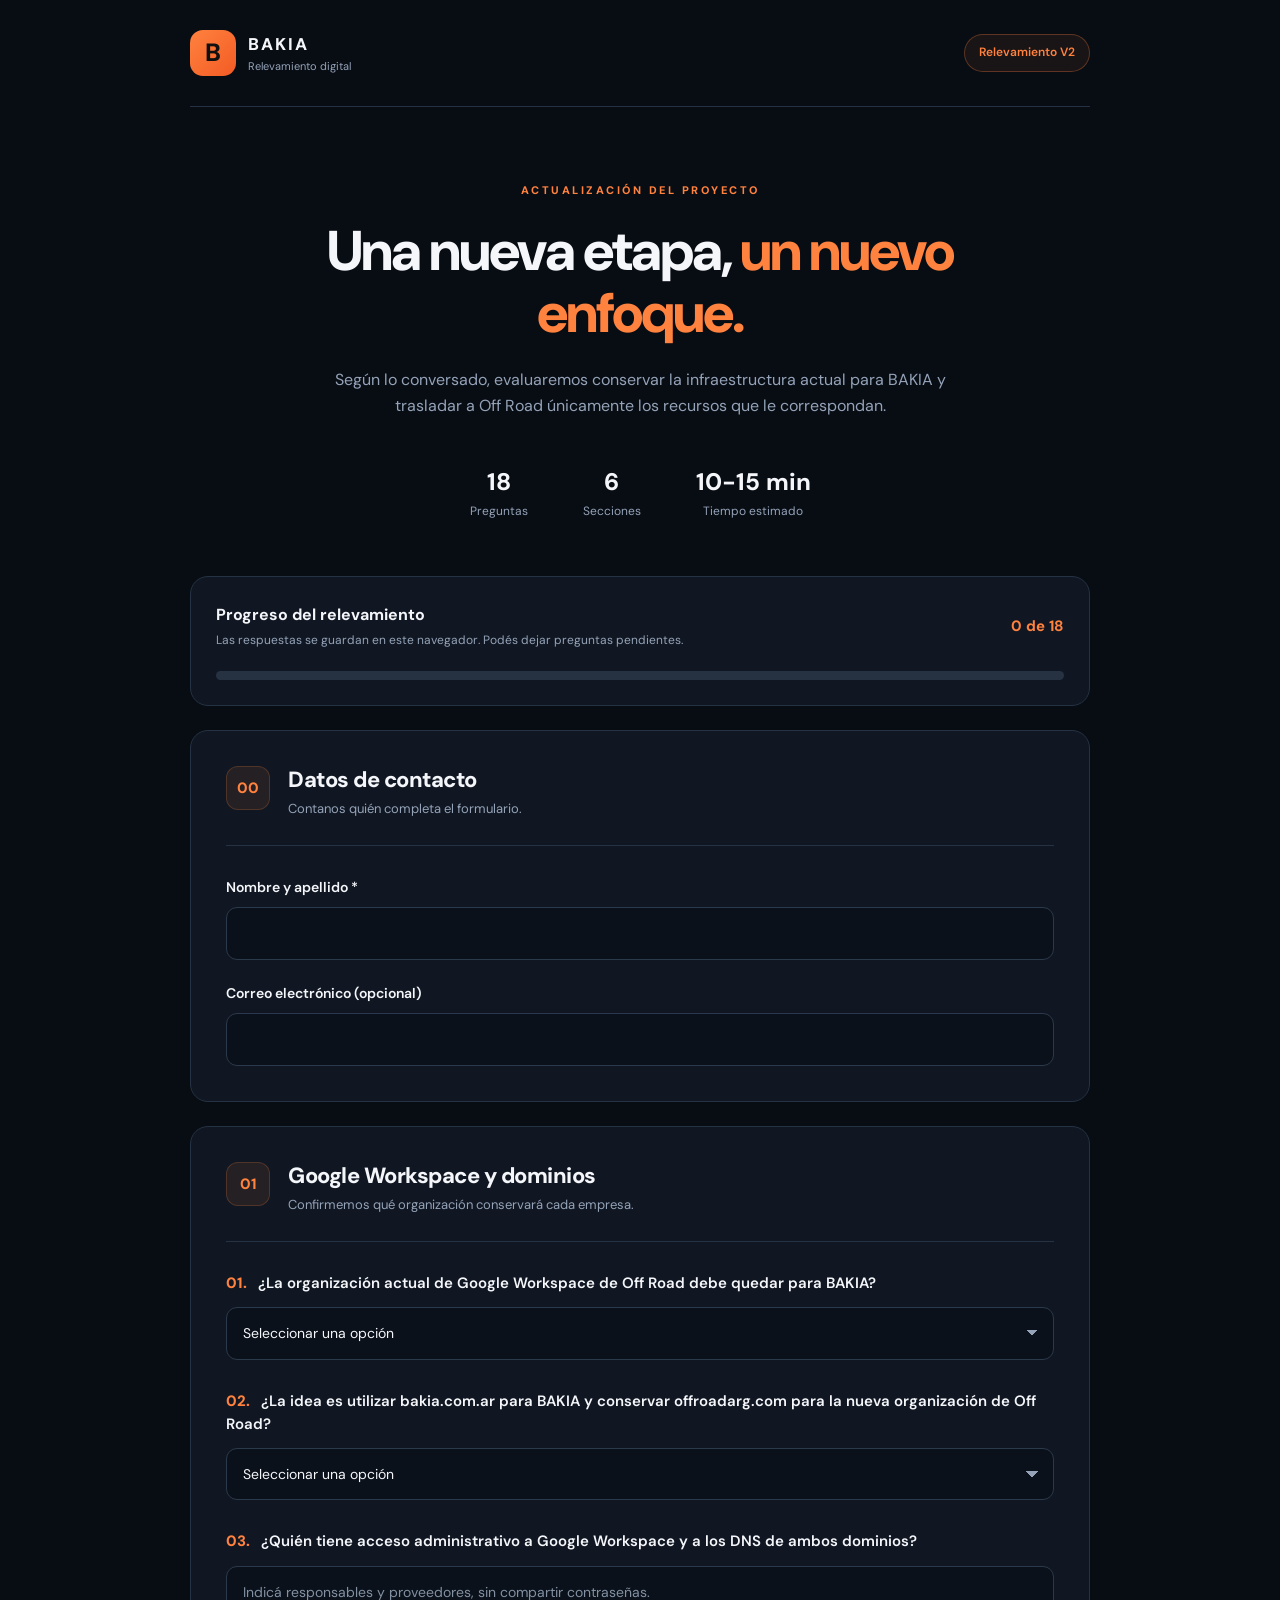
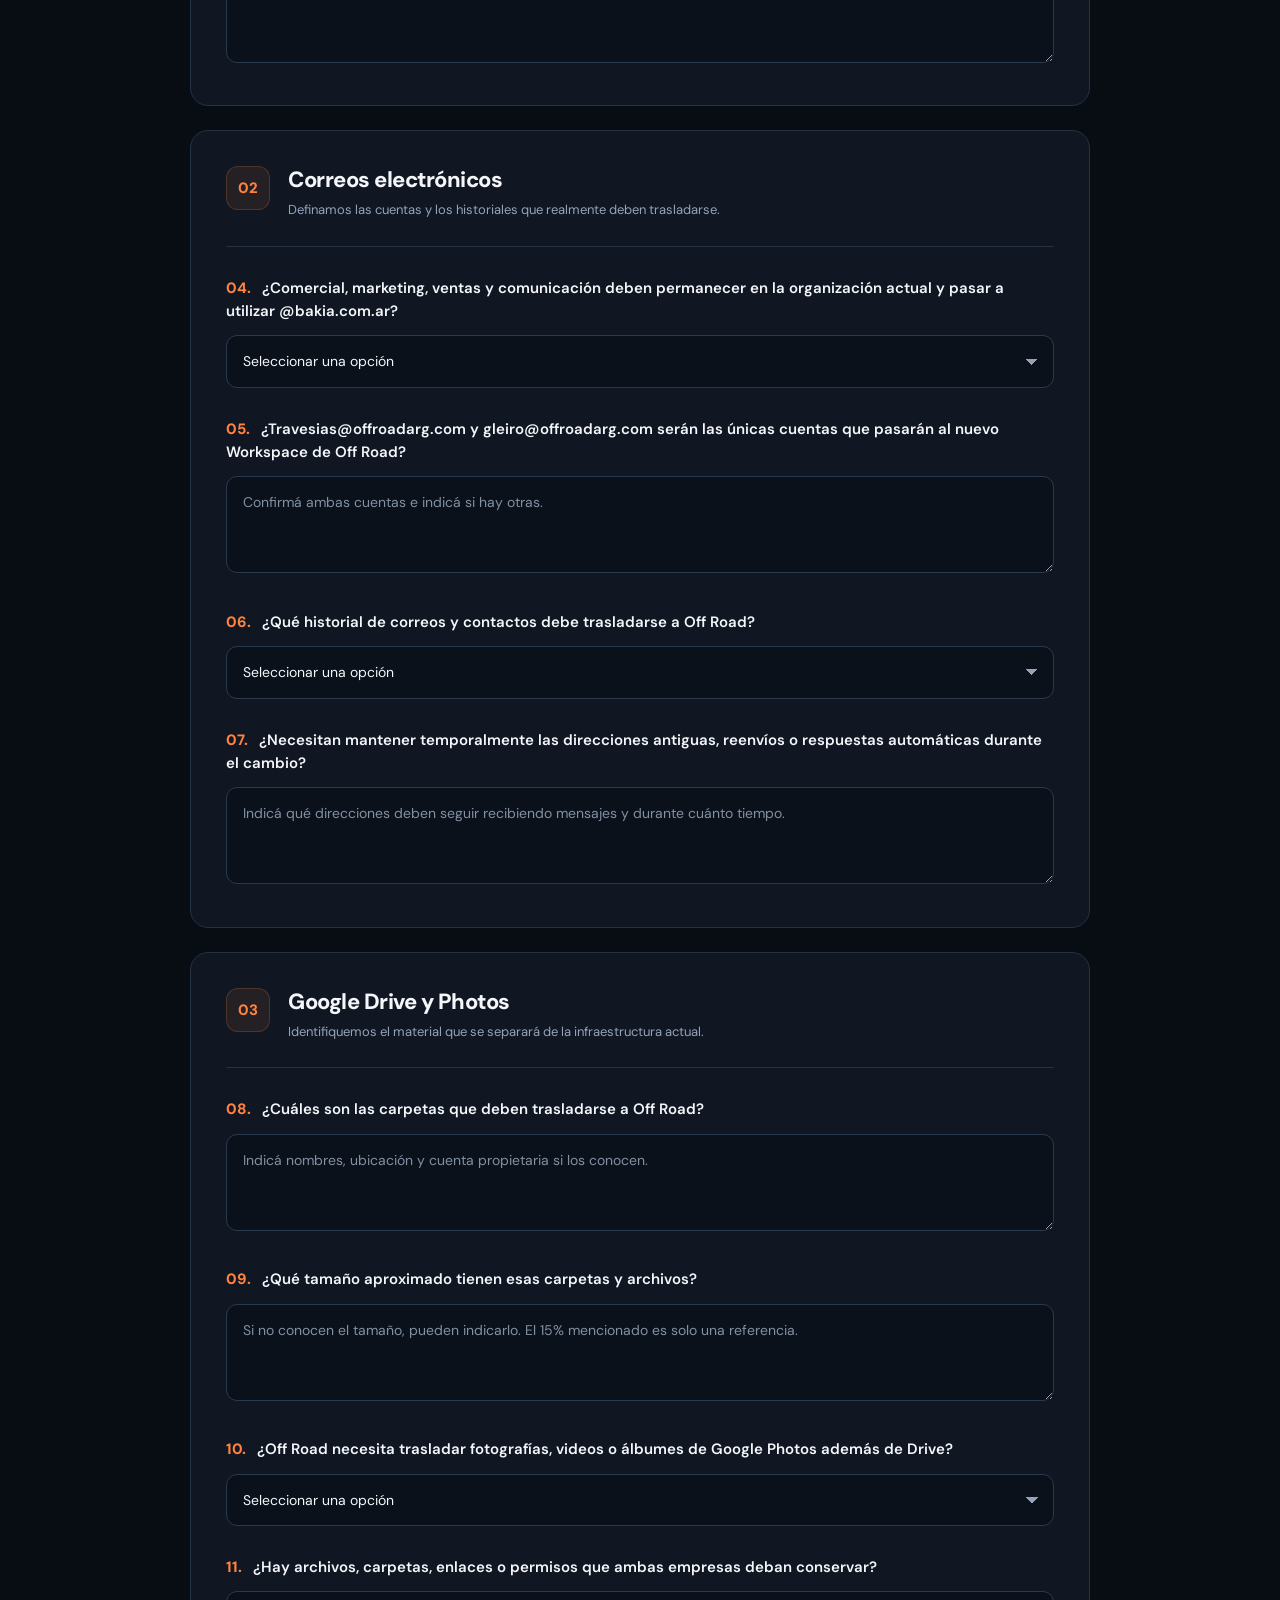
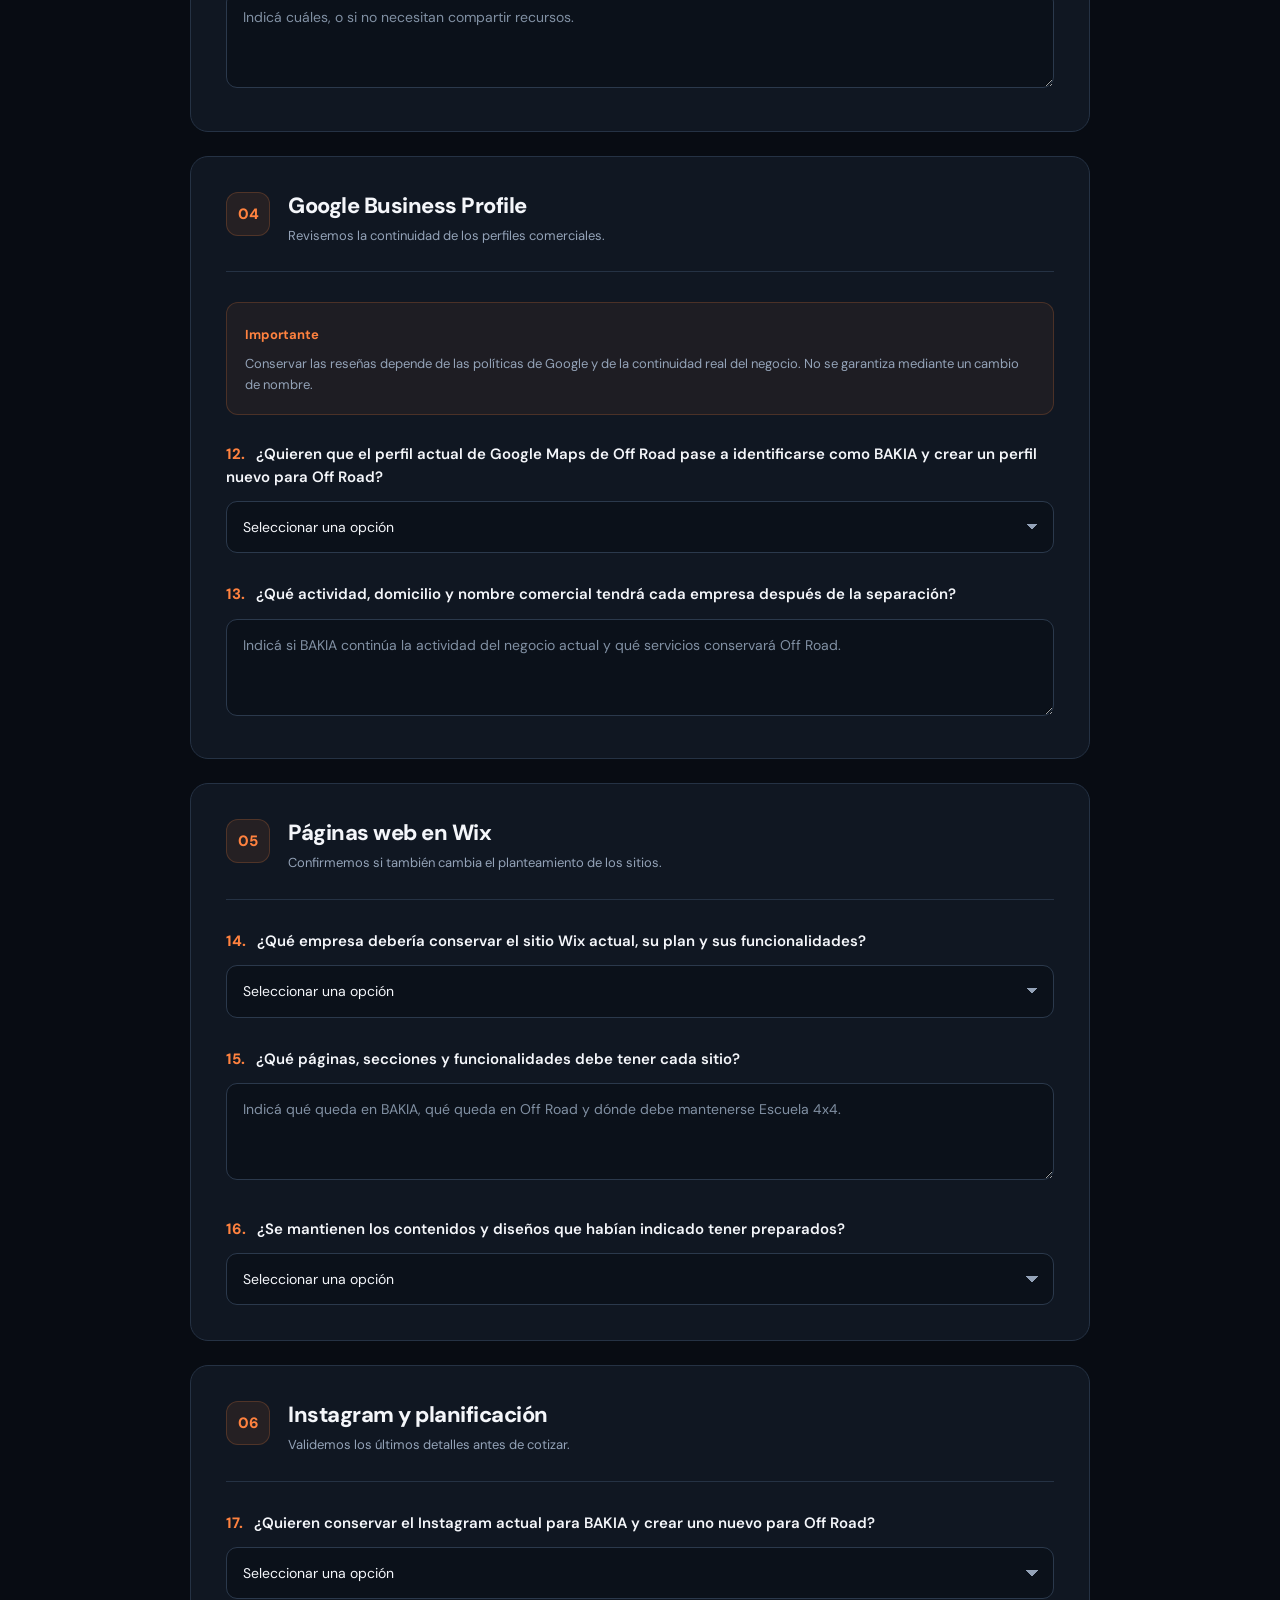
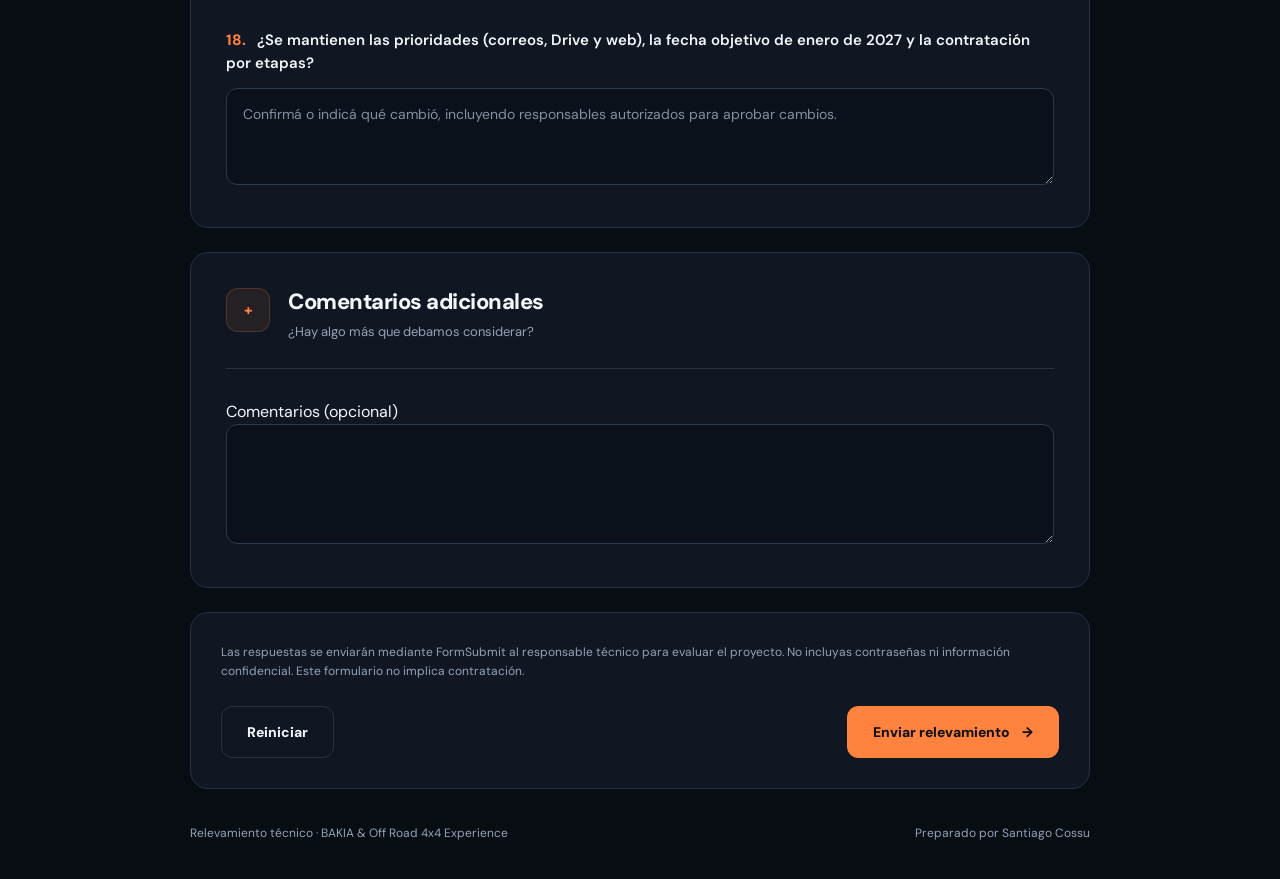
==== commit 80934036: "Update index.html" ====
--- a/index.html
+++ b/index.html
@@ -60,7 +60,7 @@
         /><input
           type="hidden"
           name="_next"
-          value="https://santiagof2-cyber.github.io/bakia-relevamiento-v2/gracias.html"
+          value="https://santiagof2-cyber.github.io/bakia-relevamiento/gracias.html"
         /><input
           type="text"
           name="_honey"
--- a/style.css
+++ b/style.css
@@ -22,6 +22,7 @@
 
 html {
   scroll-behavior: smooth;
+  color-scheme: dark;
 }
 
 body {
@@ -31,6 +32,7 @@
   font-family: "DM Sans", sans-serif;
   line-height: 1.6;
   overflow-x: hidden;
+  isolation: isolate;
 }
 
 button,
@@ -155,7 +157,7 @@
 }
 
 .hero > p {
-  max-width: 650px;
+  max-width: 680px;
   margin: auto;
   color: var(--muted);
   font-size: 16px;
@@ -179,6 +181,72 @@
 }
 
 .hero-info span {
+  font-size: 12px;
+  color: var(--muted);
+}
+
+/* NUEVO PLANTEAMIENTO */
+
+.strategy-card {
+  padding: 30px;
+  margin-bottom: 24px;
+  background: linear-gradient(
+    135deg,
+    rgba(255, 130, 63, 0.08),
+    var(--surface) 65%
+  );
+  border: 1px solid rgba(255, 130, 63, 0.25);
+  border-radius: var(--radius);
+}
+
+.strategy-card .eyebrow {
+  margin-bottom: 10px;
+}
+
+.strategy-card h2 {
+  font-size: 23px;
+  font-weight: 800;
+  margin-bottom: 22px;
+}
+
+.strategy-grid {
+  display: grid;
+  grid-template-columns: 1fr 1fr;
+  gap: 16px;
+}
+
+.strategy-item {
+  padding: 22px;
+  background: #0b111a;
+  border: 1px solid var(--border);
+  border-radius: 14px;
+}
+
+.strategy-label {
+  display: block;
+  font-size: 12px;
+  letter-spacing: 2px;
+  font-weight: 800;
+  color: var(--muted);
+  margin-bottom: 8px;
+}
+
+.strategy-item strong {
+  display: block;
+  font-size: 32px;
+  line-height: 1.2;
+  color: var(--primary);
+  font-weight: 800;
+  margin-bottom: 12px;
+}
+
+.strategy-item p {
+  color: var(--muted);
+  font-size: 13px;
+}
+
+.strategy-note {
+  margin-top: 18px;
   font-size: 12px;
   color: var(--muted);
 }
@@ -350,7 +418,7 @@
 
 input::placeholder,
 textarea::placeholder {
-  color: #69788b;
+  color: #8190a3;
 }
 
 input:hover,
@@ -393,7 +461,11 @@
   color: white;
 }
 
-/* AVISO */
+.honeypot {
+  display: none !important;
+}
+
+/* AVISOS */
 
 .notice {
   background: rgba(255, 130, 63, 0.06);
@@ -442,6 +514,7 @@
   font-size: 14px;
   font-weight: 800;
   transition: var(--transition);
+  text-decoration: none;
 }
 
 .btn-primary {
@@ -475,6 +548,12 @@
   background: var(--surface-hover);
 }
 
+button:focus-visible,
+a:focus-visible {
+  outline: 2px solid var(--primary);
+  outline-offset: 4px;
+}
+
 .form-message {
   margin-top: 15px;
   font-size: 13px;
@@ -497,6 +576,63 @@
   font-size: 12px;
 }
 
+/* PÁGINA DE GRACIAS */
+
+.thanks-page {
+  min-height: 100vh;
+  display: grid;
+  place-items: center;
+  padding: 25px;
+}
+
+.thanks-card {
+  width: 100%;
+  max-width: 580px;
+  padding: 50px 35px;
+  background: var(--surface);
+  border: 1px solid var(--border);
+  border-radius: 24px;
+  text-align: center;
+}
+
+.thanks-icon {
+  display: grid;
+  place-items: center;
+  width: 75px;
+  height: 75px;
+  margin: 0 auto 25px;
+  border-radius: 50%;
+  color: var(--primary);
+  background: rgba(255, 130, 63, 0.1);
+  border: 1px solid rgba(255, 130, 63, 0.3);
+  font-size: 36px;
+  font-weight: 800;
+}
+
+.thanks-card h1 {
+  font-size: clamp(28px, 5vw, 38px);
+  line-height: 1.2;
+  font-weight: 800;
+  margin-bottom: 18px;
+}
+
+.thanks-card p {
+  font-size: 15px;
+  color: var(--muted);
+  margin-bottom: 25px;
+}
+
+.thanks-card .btn-primary {
+  max-width: 300px;
+  margin: 30px auto 0;
+}
+
+.thanks-footer {
+  margin-top: 30px;
+  color: var(--muted);
+  font-size: 12px;
+}
+
 /* RESPONSIVE */
 
 @media (max-width: 768px) {
@@ -534,6 +670,18 @@
     font-size: 20px;
   }
 
+  .strategy-card {
+    padding: 24px 20px;
+  }
+
+  .strategy-card h2 {
+    font-size: 20px;
+  }
+
+  .strategy-item {
+    padding: 18px;
+  }
+
   .form-section {
     padding: 24px 20px;
   }
@@ -553,6 +701,12 @@
 
   .question label {
     font-size: 14px;
+  }
+
+  input,
+  textarea,
+  select {
+    font-size: 16px;
   }
 
   .progress-card {
@@ -592,6 +746,14 @@
     font-size: 10px;
   }
 
+  .strategy-grid {
+    grid-template-columns: 1fr;
+  }
+
+  .strategy-item strong {
+    font-size: 28px;
+  }
+
   .progress-header {
     align-items: flex-start;
   }
@@ -603,6 +765,10 @@
   .btn-primary,
   .btn-secondary {
     width: 100%;
+  }
+
+  .thanks-card {
+    padding: 35px 22px;
   }
 }
 
